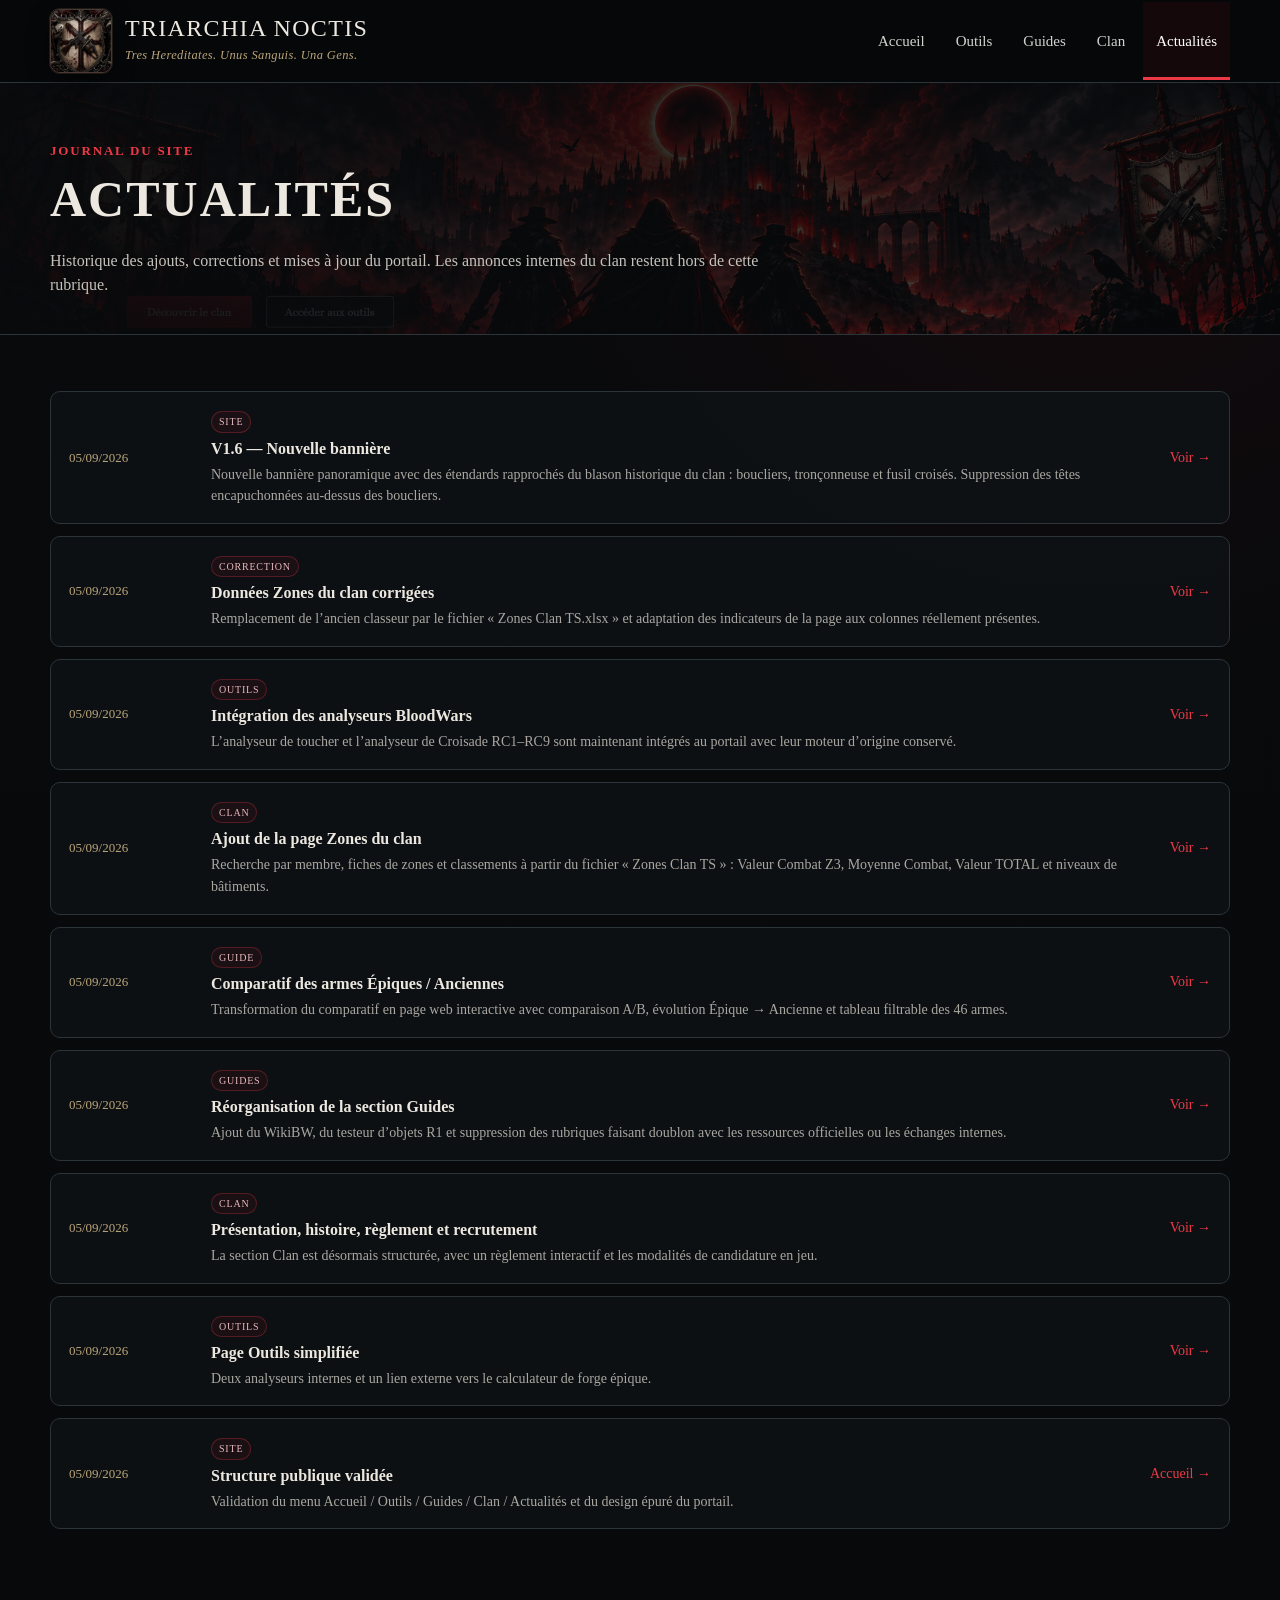
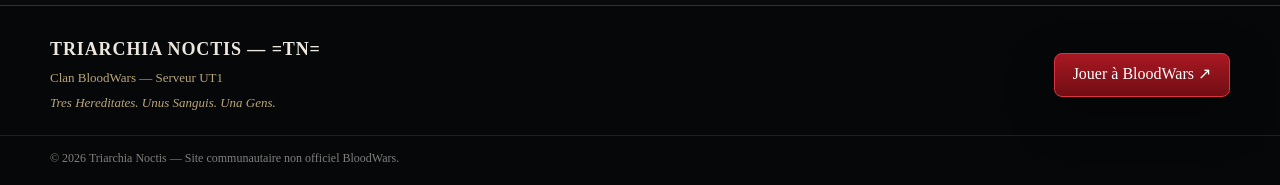
==== actualites.html @ 22a986d1 "V1.6.2 - Bannière statique" ====
<!doctype html><html lang="fr"><head>
<meta charset="utf-8"><meta name="viewport" content="width=device-width, initial-scale=1"><meta name="theme-color" content="#07090b">
<title>Actualités — Triarchia Noctis</title><link rel="stylesheet" href="./assets/css/style.css?v=1.6.2"></head><body><header class="site-header">
  <div class="container header-row">
    <a class="brand" href="./index.html" aria-label="Retour à l'accueil">
      <img class="brand-mark" src="./assets/images/blason-clan.jpg" alt="Blason Triarchia Noctis">
      <div>
        <div class="brand-title">Triarchia Noctis</div>
        <div class="brand-motto">Tres Hereditates. Unus Sanguis. Una Gens.</div>
      </div>
    </a>
    <button class="nav-toggle" type="button" aria-label="Ouvrir le menu" aria-expanded="false">☰</button>
    <nav class="main-nav" aria-label="Navigation principale">
      <a href="./index.html" class="">Accueil</a>
      <a href="./outils.html" class="">Outils</a>
      <a href="./guides.html" class="">Guides</a>
      <a href="./clan.html" class="">Clan</a>
      <a href="./actualites.html" class="active">Actualités</a>
    </nav>
  </div>
</header>
<main><section class="page-hero"><div class="container"><div class="section-kicker">Journal du site</div><h1>Actualités</h1><p>Historique des ajouts, corrections et mises à jour du portail. Les annonces internes du clan restent hors de cette rubrique.</p></div></section>
<section class="section"><div class="container"><div class="news-list">
<article class="news-item"><div class="news-date">05/09/2026</div><div><span class="news-badge">Site</span><div class="news-title">V1.6 — Nouvelle bannière</div><div class="news-desc">Nouvelle bannière panoramique avec des étendards rapprochés du blason historique du clan : boucliers, tronçonneuse et fusil croisés. Suppression des têtes encapuchonnées au-dessus des boucliers.</div></div><a class="news-link" href="./index.html">Voir →</a></article>

<article class="news-item"><div class="news-date">05/09/2026</div><div><span class="news-badge">Correction</span><div class="news-title">Données Zones du clan corrigées</div><div class="news-desc">Remplacement de l’ancien classeur par le fichier « Zones Clan TS.xlsx » et adaptation des indicateurs de la page aux colonnes réellement présentes.</div></div><a class="news-link" href="./clan/zones.html">Voir →</a></article>

<article class="news-item"><div class="news-date">05/09/2026</div><div><span class="news-badge">Outils</span><div class="news-title">Intégration des analyseurs BloodWars</div><div class="news-desc">L’analyseur de toucher et l’analyseur de Croisade RC1–RC9 sont maintenant intégrés au portail avec leur moteur d’origine conservé.</div></div><a class="news-link" href="./outils.html">Voir →</a></article>

<article class="news-item"><div class="news-date">05/09/2026</div><div><span class="news-badge">Clan</span><div class="news-title">Ajout de la page Zones du clan</div><div class="news-desc">Recherche par membre, fiches de zones et classements à partir du fichier « Zones Clan TS » : Valeur Combat Z3, Moyenne Combat, Valeur TOTAL et niveaux de bâtiments.</div></div><a class="news-link" href="./clan/zones.html">Voir →</a></article>

<article class="news-item"><div class="news-date">05/09/2026</div><div><span class="news-badge">Guide</span><div class="news-title">Comparatif des armes Épiques / Anciennes</div><div class="news-desc">Transformation du comparatif en page web interactive avec comparaison A/B, évolution Épique → Ancienne et tableau filtrable des 46 armes.</div></div><a class="news-link" href="./guides/comparatif-armes.html">Voir →</a></article>
<article class="news-item"><div class="news-date">05/09/2026</div><div><span class="news-badge">Guides</span><div class="news-title">Réorganisation de la section Guides</div><div class="news-desc">Ajout du WikiBW, du testeur d’objets R1 et suppression des rubriques faisant doublon avec les ressources officielles ou les échanges internes.</div></div><a class="news-link" href="./guides.html">Voir →</a></article>
<article class="news-item"><div class="news-date">05/09/2026</div><div><span class="news-badge">Clan</span><div class="news-title">Présentation, histoire, règlement et recrutement</div><div class="news-desc">La section Clan est désormais structurée, avec un règlement interactif et les modalités de candidature en jeu.</div></div><a class="news-link" href="./clan.html">Voir →</a></article>
<article class="news-item"><div class="news-date">05/09/2026</div><div><span class="news-badge">Outils</span><div class="news-title">Page Outils simplifiée</div><div class="news-desc">Deux analyseurs internes et un lien externe vers le calculateur de forge épique.</div></div><a class="news-link" href="./outils.html">Voir →</a></article>
<article class="news-item"><div class="news-date">05/09/2026</div><div><span class="news-badge">Site</span><div class="news-title">Structure publique validée</div><div class="news-desc">Validation du menu Accueil / Outils / Guides / Clan / Actualités et du design épuré du portail.</div></div><a class="news-link" href="./index.html">Accueil →</a></article>
</div></div></section></main><footer class="site-footer">
  <div class="container footer-main">
    <div class="footer-brand">
      <strong>TRIARCHIA NOCTIS — =TN=</strong>
      <span>Clan BloodWars — Serveur UT1</span>
      <span><em>Tres Hereditates. Unus Sanguis. Una Gens.</em></span>
    </div>
    <a class="btn btn-primary" href="https://fr.bloodwars.net/" target="_blank" rel="noopener">Jouer à BloodWars ↗</a>
  </div>
  <div class="footer-bottom"><div class="container">© 2026 Triarchia Noctis — Site communautaire non officiel BloodWars.</div></div>
</footer><script src="./assets/js/script.js?v=1.6.2"></script></body></html>
---- assets/css/style.css ----
:root {
  --bg: #07090b;
  --bg-soft: #0d1114;
  --panel: #10161a;
  --panel-2: #151b1f;
  --text: #ece7df;
  --muted: #aaa7a1;
  --line: #2b3439;
  --red: #bf1f29;
  --red-bright: #ed3946;
  --red-dark: #6d0d13;
  --gold: #bba57a;
  --shadow: 0 16px 46px rgba(0,0,0,.35);
  --radius: 14px;
  --max: 1180px;
}

* { box-sizing: border-box; }
html { scroll-behavior: smooth; }
body {
  margin: 0;
  color: var(--text);
  background:
    radial-gradient(circle at 85% 5%, rgba(116,13,20,.13), transparent 32%),
    linear-gradient(180deg, #080a0c 0%, #07090b 100%);
  font-family: Georgia, 'Times New Roman', serif;
  line-height: 1.55;
}
a { color: inherit; text-decoration: none; }
img { max-width: 100%; display: block; }
button, input { font: inherit; }

.container { width: min(var(--max), calc(100% - 36px)); margin-inline: auto; }

.site-header {
  position: sticky;
  top: 0;
  z-index: 50;
  background: rgba(6,8,10,.96);
  border-bottom: 1px solid var(--line);
  backdrop-filter: blur(12px);
}
.header-row {
  min-height: 82px;
  display: flex;
  align-items: center;
  justify-content: space-between;
  gap: 28px;
}
.brand {
  display: flex;
  align-items: center;
  gap: 13px;
  min-width: 330px;
}
.brand-mark {
  width: 62px;
  height: 64px;
  object-fit: cover;
  object-position: 50% 54%;
  border-radius: 10px;
  border: 1px solid #4b3833;
  box-shadow: 0 0 0 1px rgba(187,165,122,.14), 0 8px 22px rgba(0,0,0,.45);
}
.brand-title {
  font-size: 24px;
  letter-spacing: .055em;
  text-transform: uppercase;
  line-height: 1.05;
  white-space: nowrap;
}
.brand-motto {
  margin-top: 5px;
  color: var(--gold);
  font-size: 12.5px;
  letter-spacing: .03em;
  font-style: italic;
}

.main-nav {
  display: flex;
  align-items: center;
  gap: 5px;
  margin-left: auto;
}
.main-nav a {
  padding: 28px 13px 24px;
  color: #d4d2cd;
  border-bottom: 3px solid transparent;
  transition: .18s ease;
  font-size: 15px;
}
.main-nav a:hover { color: #fff; background: rgba(255,255,255,.025); }
.main-nav a.active { color: #fff; border-bottom-color: var(--red-bright); background: rgba(191,31,41,.08); }
.nav-toggle {
  display: none;
  border: 1px solid var(--line);
  color: var(--text);
  background: #101419;
  border-radius: 9px;
  padding: 8px 11px;
  cursor: pointer;
}

.hero {
  position: relative;
  width: 100%;
  border-bottom: 1px solid var(--line);
  background: #050709;
  overflow: hidden;
}
.hero-banner-image {
  display: block;
  width: 100%;
  height: auto;
}
.hero-hotspot {
  position: absolute;
  z-index: 2;
  top: 76.3%;
  height: 12.8%;
  border-radius: 8px;
  cursor: pointer;
}
.hero-hotspot-clan {
  left: 9.3%;
  width: 9.3%;
}
.hero-hotspot-outils {
  left: 19.55%;
  width: 9.55%;
}
.hero-hotspot:focus-visible {
  outline: 2px solid #fff;
  outline-offset: 2px;
}

.btn {
  display: inline-flex;
  align-items: center;
  justify-content: center;
  gap: 9px;
  min-height: 44px;
  padding: 0 18px;
  border-radius: 8px;
  border: 1px solid var(--line);
  background: rgba(13,17,20,.88);
  color: #fff;
  box-shadow: var(--shadow);
  transition: transform .16s ease, border-color .16s ease, background .16s ease;
}
.btn:hover { transform: translateY(-1px); border-color: #586168; background: #151b20; }
.btn-primary { background: linear-gradient(180deg, #a81822, #710d14); border-color: #e0333f; }
.btn-primary:hover { background: linear-gradient(180deg, #bd202b, #841018); }
.btn-small { min-height: 38px; padding: 0 14px; font-size: 14px; box-shadow: none; }

.section { padding: 56px 0; }
.section + .section { border-top: 1px solid rgba(43,52,57,.7); }
.section-title {
  margin: 0 0 10px;
  font-size: clamp(25px, 3vw, 34px);
  letter-spacing: .035em;
  text-transform: uppercase;
}
.section-kicker {
  color: var(--red-bright);
  font-size: 13px;
  text-transform: uppercase;
  letter-spacing: .14em;
  font-weight: bold;
}
.section-lead { max-width: 820px; color: var(--muted); margin: 0 0 28px; }
.centered { text-align: center; }
.centered .section-lead { margin-inline: auto; }

.welcome {
  max-width: 900px;
  margin: 0 auto;
  text-align: center;
}
.welcome p { color: #cbc7c0; font-size: 17px; }
.welcome .statement { color: #fff; font-weight: bold; }
.welcome .latin { color: var(--gold); font-style: italic; letter-spacing: .025em; }

.grid-3 { display: grid; grid-template-columns: repeat(3, 1fr); gap: 18px; }
.grid-2 { display: grid; grid-template-columns: repeat(2, 1fr); gap: 18px; }

.card {
  background: linear-gradient(180deg, rgba(18,24,28,.97), rgba(12,16,19,.97));
  border: 1px solid var(--line);
  border-radius: var(--radius);
  padding: 24px;
  box-shadow: var(--shadow);
}
.card:hover { border-color: #3d494f; }
.card-icon {
  width: 44px;
  height: 44px;
  border-radius: 12px;
  display: grid;
  place-items: center;
  margin-bottom: 17px;
  background: rgba(191,31,41,.12);
  border: 1px solid rgba(237,57,70,.3);
  color: var(--red-bright);
  font-size: 22px;
}
.card h3 { margin: 0 0 8px; font-size: 20px; }
.card p { margin: 0 0 19px; color: var(--muted); }

.news-list { display: grid; gap: 12px; }
.news-item {
  display: grid;
  grid-template-columns: 124px 1fr auto;
  align-items: center;
  gap: 18px;
  padding: 16px 18px;
  border: 1px solid var(--line);
  border-radius: 10px;
  background: rgba(14,19,22,.78);
}
.news-date { color: var(--gold); font-size: 13px; white-space: nowrap; }
.news-title { font-weight: bold; }
.news-desc { color: var(--muted); font-size: 14px; margin-top: 2px; }
.news-link { color: var(--red-bright); font-size: 14px; }

.page-hero {
  padding: 58px 0 36px;
  border-bottom: 1px solid var(--line);
  background:
    linear-gradient(90deg, rgba(8,10,12,.96), rgba(8,10,12,.73)),
    url('../images/banner-accueil-v3.png');
  background-size: cover;
  background-position: center 48%;
}
.page-hero h1 { margin: 0; font-size: clamp(32px, 5vw, 50px); text-transform: uppercase; letter-spacing: .04em; }
.page-hero p { color: #c6c2bc; max-width: 760px; margin: 10px 0 0; }

.category-list { display: grid; gap: 14px; }
.category-block {
  padding: 22px;
  border: 1px solid var(--line);
  border-radius: 12px;
  background: var(--panel);
}
.category-block h2, .category-block h3 { margin-top: 0; }
.category-block p { color: var(--muted); }
.placeholder {
  border-style: dashed;
  color: var(--muted);
  background: rgba(13,17,20,.55);
}

.tool-shell {
  max-width: 900px;
  margin: 0 auto;
  padding: 28px;
  border: 1px solid var(--line);
  border-radius: var(--radius);
  background: var(--panel);
}
.tool-shell .status {
  display: inline-block;
  color: #f2c6ca;
  border: 1px solid rgba(237,57,70,.35);
  background: rgba(191,31,41,.12);
  padding: 5px 9px;
  border-radius: 999px;
  font-size: 12px;
  text-transform: uppercase;
  letter-spacing: .08em;
}

.site-footer {
  margin-top: 20px;
  border-top: 1px solid var(--line);
  background: #050709;
}
.footer-main {
  display: flex;
  justify-content: space-between;
  align-items: center;
  gap: 28px;
  padding: 30px 0 22px;
}
.footer-brand strong { display: block; font-size: 18px; letter-spacing: .05em; }
.footer-brand span { display: block; color: var(--gold); font-size: 13px; margin-top: 4px; }
.footer-note { color: var(--muted); font-size: 13px; }
.footer-bottom {
  border-top: 1px solid #1b2226;
  color: #817f7b;
  font-size: 12px;
  padding: 13px 0 18px;
}

.muted { color: var(--muted); }
.red { color: var(--red-bright); }
.gold { color: var(--gold); }
.mt-0 { margin-top: 0; }

@media (max-width: 920px) {
  .header-row { min-height: 74px; }
  .brand { min-width: 0; }
  .brand-mark { width: 54px; height: 56px; }
  .brand-title { font-size: 20px; }
  .brand-motto { font-size: 11px; }
  .nav-toggle { display: inline-flex; }
  .main-nav {
    position: absolute;
    top: 74px;
    left: 0;
    right: 0;
    display: none;
    flex-direction: column;
    align-items: stretch;
    background: #080a0d;
    border-bottom: 1px solid var(--line);
    padding: 8px 18px 14px;
  }
  .main-nav.open { display: flex; }
  .main-nav a { padding: 13px 10px; border-bottom-width: 1px; }
  .grid-3 { grid-template-columns: 1fr; }
  .grid-2 { grid-template-columns: 1fr; }
  .news-item { grid-template-columns: 1fr; gap: 5px; }
  .news-link { margin-top: 4px; }
}

@media (max-width: 620px) {
  .container { width: min(var(--max), calc(100% - 24px)); }
  .brand-mark { width: 48px; height: 50px; }
  .brand-title { font-size: 17px; }
  .brand-motto { font-size: 10px; max-width: 220px; white-space: normal; }
  .section { padding: 42px 0; }
  .footer-main { align-items: flex-start; flex-direction: column; }
}


/* V1.2 — content & interactive components */
.card-meta { color: var(--gold); font-size: 11px; text-transform: uppercase; letter-spacing: .12em; margin-bottom: 7px; font-weight: bold; }
.news-badge { display:inline-block; margin-bottom:4px; padding:2px 7px; border:1px solid rgba(237,57,70,.28); border-radius:999px; color:#e8b9bd; background:rgba(191,31,41,.08); font-size:10px; text-transform:uppercase; letter-spacing:.08em; }
.resource-list { display:grid; gap:12px; margin-top:18px; }
.resource-row { display:flex; align-items:center; justify-content:space-between; gap:22px; padding:18px; border:1px solid var(--line); border-radius:10px; background:rgba(10,14,17,.62); }
.resource-row h3 { margin:0 0 5px; }
.resource-row p { margin:0; }
.muted-resource { opacity:.72; border-style:dashed; }
.compact-section { padding:18px 0; }
.subnav { display:flex; flex-wrap:wrap; gap:9px; justify-content:center; }
.subnav a, .rule-chip { padding:9px 12px; border:1px solid var(--line); border-radius:999px; background:#0d1215; color:#d8d5cf; font-size:13px; }
.subnav a:hover, .rule-chip:hover { border-color:#5b656b; color:#fff; }
.prose-panel { max-width:920px; }
.prose-panel p { color:#cbc7c0; font-size:16px; }
.prose-panel .statement { color:#fff; font-weight:bold; }
.prose-panel .latin { color:var(--gold); font-style:italic; }
.timeline { display:grid; grid-template-columns:repeat(3,1fr); gap:14px; margin:24px 0; }
.timeline > div { padding:18px; border:1px solid var(--line); border-radius:12px; background:var(--panel); }
.timeline span { color:var(--red-bright); font-size:22px; font-weight:bold; }
.timeline p { margin-bottom:0; font-size:14px; }
.history-name { margin:30px 0 12px; font-size:28px !important; letter-spacing:.05em; font-weight:bold; text-align:center; color:#fff !important; }
.history-name span { font-size:15px; color:var(--gold); font-weight:normal; }
.validation-note { display:inline-block; margin:4px 0 20px; padding:7px 10px; border-radius:999px; border:1px solid rgba(187,165,122,.35); color:#dbc9a4; background:rgba(187,165,122,.07); font-size:12px; text-transform:uppercase; letter-spacing:.08em; }
.rule-index { display:flex; flex-wrap:wrap; gap:8px; margin-bottom:20px; }
.rules-list { display:grid; gap:9px; }
.rule-detail { border:1px solid var(--line); border-radius:11px; background:rgba(14,19,22,.8); overflow:hidden; scroll-margin-top:100px; }
.rule-detail summary { cursor:pointer; list-style:none; display:flex; align-items:center; gap:12px; padding:15px 17px; font-weight:bold; }
.rule-detail summary::-webkit-details-marker { display:none; }
.rule-detail summary span { color:var(--red-bright); font-size:12px; letter-spacing:.08em; }
.rule-detail[open] summary { border-bottom:1px solid var(--line); background:rgba(191,31,41,.05); }
.rule-body { padding:18px 20px 20px; color:#c9c5bf; }
.rule-body p:first-child { margin-top:0; }.rule-body p:last-child { margin-bottom:0; }
.rule-body blockquote { margin:18px 0; padding:14px 18px; border-left:3px solid var(--red); background:rgba(191,31,41,.06); color:#fff; font-weight:bold; }
.recruit-status { display:inline-flex; flex-wrap:wrap; gap:7px; margin:3px 0 24px; padding:9px 13px; border:1px solid rgba(96,177,107,.35); border-radius:999px; background:rgba(66,135,75,.08); color:#bfe5c4; font-size:13px; }
.recruit-status span { color:#b8b5af; }
.recruitment-grid .category-block { height:100%; }
.contact-actions { display:flex; flex-wrap:wrap; gap:9px; margin-top:16px; }
.compare-panel { border:1px solid var(--line); border-radius:var(--radius); padding:24px; background:var(--panel); box-shadow:var(--shadow); }
.compare-controls { display:grid; grid-template-columns:1fr auto 1fr; gap:18px; align-items:end; }
.weapon-picker { display:grid; grid-template-columns:1fr 150px; gap:9px; }
.weapon-picker label { grid-column:1/-1; color:var(--gold); font-size:12px; text-transform:uppercase; letter-spacing:.1em; }
.weapon-picker input, .weapon-picker select, .table-toolbar input, .table-toolbar select, .evolution-picker input { min-height:44px; width:100%; border:1px solid var(--line); border-radius:8px; background:#090d10; color:#fff; padding:0 12px; }
.compare-vs { color:var(--red-bright); font-weight:bold; padding-bottom:11px; }
.compare-message { min-height:24px; margin:10px 0; color:#e2b4b8; }
.comparison-table-wrap, .weapons-table-wrap { overflow-x:auto; border:1px solid var(--line); border-radius:10px; }
.comparison-table, .weapons-table { width:100%; border-collapse:collapse; background:#0c1114; }
.comparison-table th, .comparison-table td, .weapons-table th, .weapons-table td { padding:11px 12px; border-bottom:1px solid #242d32; text-align:left; vertical-align:top; white-space:nowrap; }
.comparison-table thead th, .weapons-table thead th { background:#11181c; color:#e9e6df; position:sticky; top:0; }
.comparison-table tbody th { color:#aaa7a1; font-weight:normal; }
.best-cell { color:#fff; background:rgba(191,31,41,.12); font-weight:bold; }
.winner-summary { display:flex; flex-wrap:wrap; gap:9px; margin-top:14px; }
.winner-summary span { padding:7px 10px; border:1px solid var(--line); border-radius:999px; background:#0d1215; font-size:13px; }
.evolution-picker { max-width:420px; display:grid; gap:7px; margin-bottom:18px; }
.evolution-picker label { color:var(--gold); font-size:12px; text-transform:uppercase; letter-spacing:.1em; }
.table-toolbar { display:grid; grid-template-columns:1fr 1fr 1.2fr; gap:10px; margin-bottom:12px; }
.weapons-table { min-width:1100px; font-size:13px; }
.weapons-table tbody tr:hover { background:rgba(255,255,255,.02); }
.weapons-table tbody th { color:#fff; }
#presentation,#histoire,#reglement,#recrutement,#guides-jeu,#equipements { scroll-margin-top:96px; }

@media (max-width: 920px) {
  .resource-row { align-items:flex-start; flex-direction:column; }
  .timeline { grid-template-columns:1fr; }
  .compare-controls { grid-template-columns:1fr; }
  .compare-vs { padding:0; text-align:center; }
  .weapon-picker { grid-template-columns:1fr; }
  .weapon-picker label { grid-column:auto; }
  .table-toolbar { grid-template-columns:1fr; }
}
@media (max-width: 620px) {
  .rule-index { display:grid; grid-template-columns:1fr 1fr; }
  .rule-chip { border-radius:8px; }
  .compare-panel { padding:16px; }
  .comparison-table th, .comparison-table td { white-space:normal; min-width:128px; }
}


/* V1.3 — Zones du clan */
.subnav a.subnav-active { border-color: rgba(237,57,70,.58); color:#fff; background:rgba(191,31,41,.1); }
.zones-app { display:grid; gap:20px; }
.zones-loading,.zones-error,.zones-empty { padding:24px; border:1px solid var(--line); border-radius:12px; background:var(--panel); color:var(--muted); }
.zones-error { color:#e8b9bd; }
.zones-error span { display:block; margin-top:5px; color:var(--muted); }
.zones-notice { display:flex; justify-content:space-between; align-items:center; gap:18px; padding:15px 18px; border:1px solid rgba(187,165,122,.28); border-radius:11px; background:rgba(187,165,122,.05); }
.zones-notice strong,.zones-notice span { display:block; }.zones-notice > div > span { color:var(--muted); font-size:13px; margin-top:2px; }.privacy-note { max-width:390px; color:#aaa7a1; font-size:12px; text-align:right; }
.zones-kpis { display:grid; grid-template-columns:repeat(4,1fr); gap:12px; }.zones-kpis > div { padding:17px; border:1px solid var(--line); border-radius:11px; background:var(--panel); }.zones-kpis strong { display:block; color:#fff; font-size:27px; }.zones-kpis span { color:var(--muted); font-size:12px; text-transform:uppercase; letter-spacing:.08em; }
.zones-tabs { display:flex; gap:8px; border-bottom:1px solid var(--line); }.zones-tab { appearance:none; border:0; border-bottom:2px solid transparent; background:transparent; color:var(--muted); padding:12px 15px; cursor:pointer; }.zones-tab.active { color:#fff; border-bottom-color:var(--red-bright); }
.zones-view[hidden] { display:none; }.zones-toolbar,.ranking-toolbar { display:grid; grid-template-columns:minmax(280px,1.5fr) 180px 180px; gap:10px; margin-bottom:15px; }.ranking-toolbar { grid-template-columns:minmax(240px,360px) 160px; }.zones-toolbar label,.ranking-toolbar label,.zones-search { display:grid; gap:5px; }.zones-toolbar label > span,.ranking-toolbar label > span { color:var(--gold); font-size:11px; text-transform:uppercase; letter-spacing:.09em; }.zones-toolbar input,.zones-toolbar select,.ranking-toolbar select { min-height:44px; width:100%; padding:0 12px; border:1px solid var(--line); border-radius:8px; background:#090d10; color:#fff; }
.zones-layout { display:grid; grid-template-columns:minmax(390px,.82fr) minmax(0,1.18fr); gap:18px; align-items:start; }.zones-result-meta { color:var(--muted); font-size:12px; margin-bottom:8px; }.zones-list { display:grid; gap:7px; max-height:790px; overflow:auto; padding-right:3px; }.zone-row { width:100%; display:grid; grid-template-columns:44px 1fr 72px 72px 20px; gap:10px; align-items:center; padding:11px 10px; border:1px solid var(--line); border-radius:9px; background:#0d1215; color:var(--text); text-align:left; cursor:pointer; }.zone-row:hover,.zone-row.selected { border-color:#515e65; background:#12191d; }.zone-row.selected { box-shadow:inset 3px 0 0 var(--red); }.zone-row-main { min-width:0; }.zone-row-main strong,.zone-row-main small { display:block; overflow:hidden; text-overflow:ellipsis; white-space:nowrap; }.zone-row-main small,.zone-row-score small { color:var(--muted); font-size:11px; }.zone-row-score { text-align:right; }.zone-row-score strong { display:block; font-size:14px; }.zone-row-arrow { color:var(--red-bright); font-size:22px; text-align:center; }
.zone-badge { display:inline-grid; place-items:center; min-width:38px; min-height:30px; padding:0 7px; border-radius:7px; font-size:11px; font-weight:bold; letter-spacing:.05em; border:1px solid #4a545a; background:#151b1f; }.zone-badge.z1,.zone-badge.z2 { color:#d8c69b; border-color:#675a3d; }.zone-badge.z3 { color:#f0c1c5; border-color:#73323a; background:rgba(191,31,41,.09); }.zone-badge.z4 { color:#c2cbd0; }
.zone-detail { position:sticky; top:104px; padding:22px; border:1px solid var(--line); border-radius:var(--radius); background:linear-gradient(180deg,#11171b,#0d1215); box-shadow:var(--shadow); scroll-margin-top:100px; }.zone-detail-head { display:flex; justify-content:space-between; align-items:start; gap:20px; }.zone-detail-head h2 { margin:0; font-size:30px; }.zone-stats { display:grid; grid-template-columns:repeat(4,1fr); gap:9px; margin:18px 0 22px; }.zone-stats > div { padding:12px; border:1px solid #283136; border-radius:9px; background:#0a0f12; }.zone-stats span,.zone-stats small { display:block; color:var(--muted); font-size:10px; text-transform:uppercase; letter-spacing:.07em; }.zone-stats strong { display:block; margin-top:4px; font-size:16px; color:#fff; }.building-title { margin:0 0 11px; font-size:16px; text-transform:uppercase; letter-spacing:.05em; }.building-grid { display:grid; grid-template-columns:repeat(2,1fr); gap:8px; }.building-card { min-width:0; display:flex; align-items:center; gap:10px; padding:10px; border:1px solid #283136; border-radius:9px; background:#0a0f12; }.building-icon { flex:0 0 34px; width:34px; height:34px; display:grid; place-items:center; border-radius:8px; border:1px solid rgba(237,57,70,.18); color:#d9a0a5; background:rgba(191,31,41,.06); }.building-card span,.building-card strong { display:block; }.building-card span { color:#aaa7a1; font-size:11px; overflow:hidden; text-overflow:ellipsis; white-space:nowrap; }.building-card strong { color:#fff; font-size:14px; }
.ranking-headline { display:flex; align-items:baseline; flex-wrap:wrap; gap:8px 14px; margin:4px 0 14px; padding:15px 17px; border:1px solid rgba(237,57,70,.28); border-radius:10px; background:rgba(191,31,41,.06); }.ranking-headline span { color:var(--muted); font-size:12px; text-transform:uppercase; letter-spacing:.08em; }.ranking-headline strong { font-size:20px; }.ranking-headline small { color:var(--gold); }.ranking-table-wrap { overflow:auto; border:1px solid var(--line); border-radius:10px; }.ranking-table { width:100%; border-collapse:collapse; min-width:560px; background:#0c1114; }.ranking-table th,.ranking-table td { padding:11px 13px; border-bottom:1px solid #242d32; text-align:left; }.ranking-table th { color:#d9d6d0; background:#11181c; }.rank-num { color:var(--gold); font-weight:bold; width:54px; }.ranking-member { border:0; background:none; color:#fff; padding:0; cursor:pointer; text-decoration:underline; text-decoration-color:#4a5155; text-underline-offset:3px; }
@media (max-width:920px){.zones-notice{align-items:flex-start;flex-direction:column}.privacy-note{text-align:left;max-width:none}.zones-kpis{grid-template-columns:repeat(2,1fr)}.zones-toolbar{grid-template-columns:1fr 1fr}.zones-search{grid-column:1/-1}.zones-layout{grid-template-columns:1fr}.zones-list{max-height:520px}.zone-detail{position:static}.zone-stats{grid-template-columns:repeat(2,1fr)}}
@media (max-width:620px){.zones-kpis{grid-template-columns:1fr 1fr}.zones-toolbar,.ranking-toolbar{grid-template-columns:1fr}.zones-search{grid-column:auto}.zone-row{grid-template-columns:40px 1fr 64px 18px}.zone-row-score:nth-of-type(4){display:none}.zone-detail{padding:16px}.zone-detail-head h2{font-size:24px}.building-grid{grid-template-columns:1fr}.zones-tabs{overflow-x:auto}}
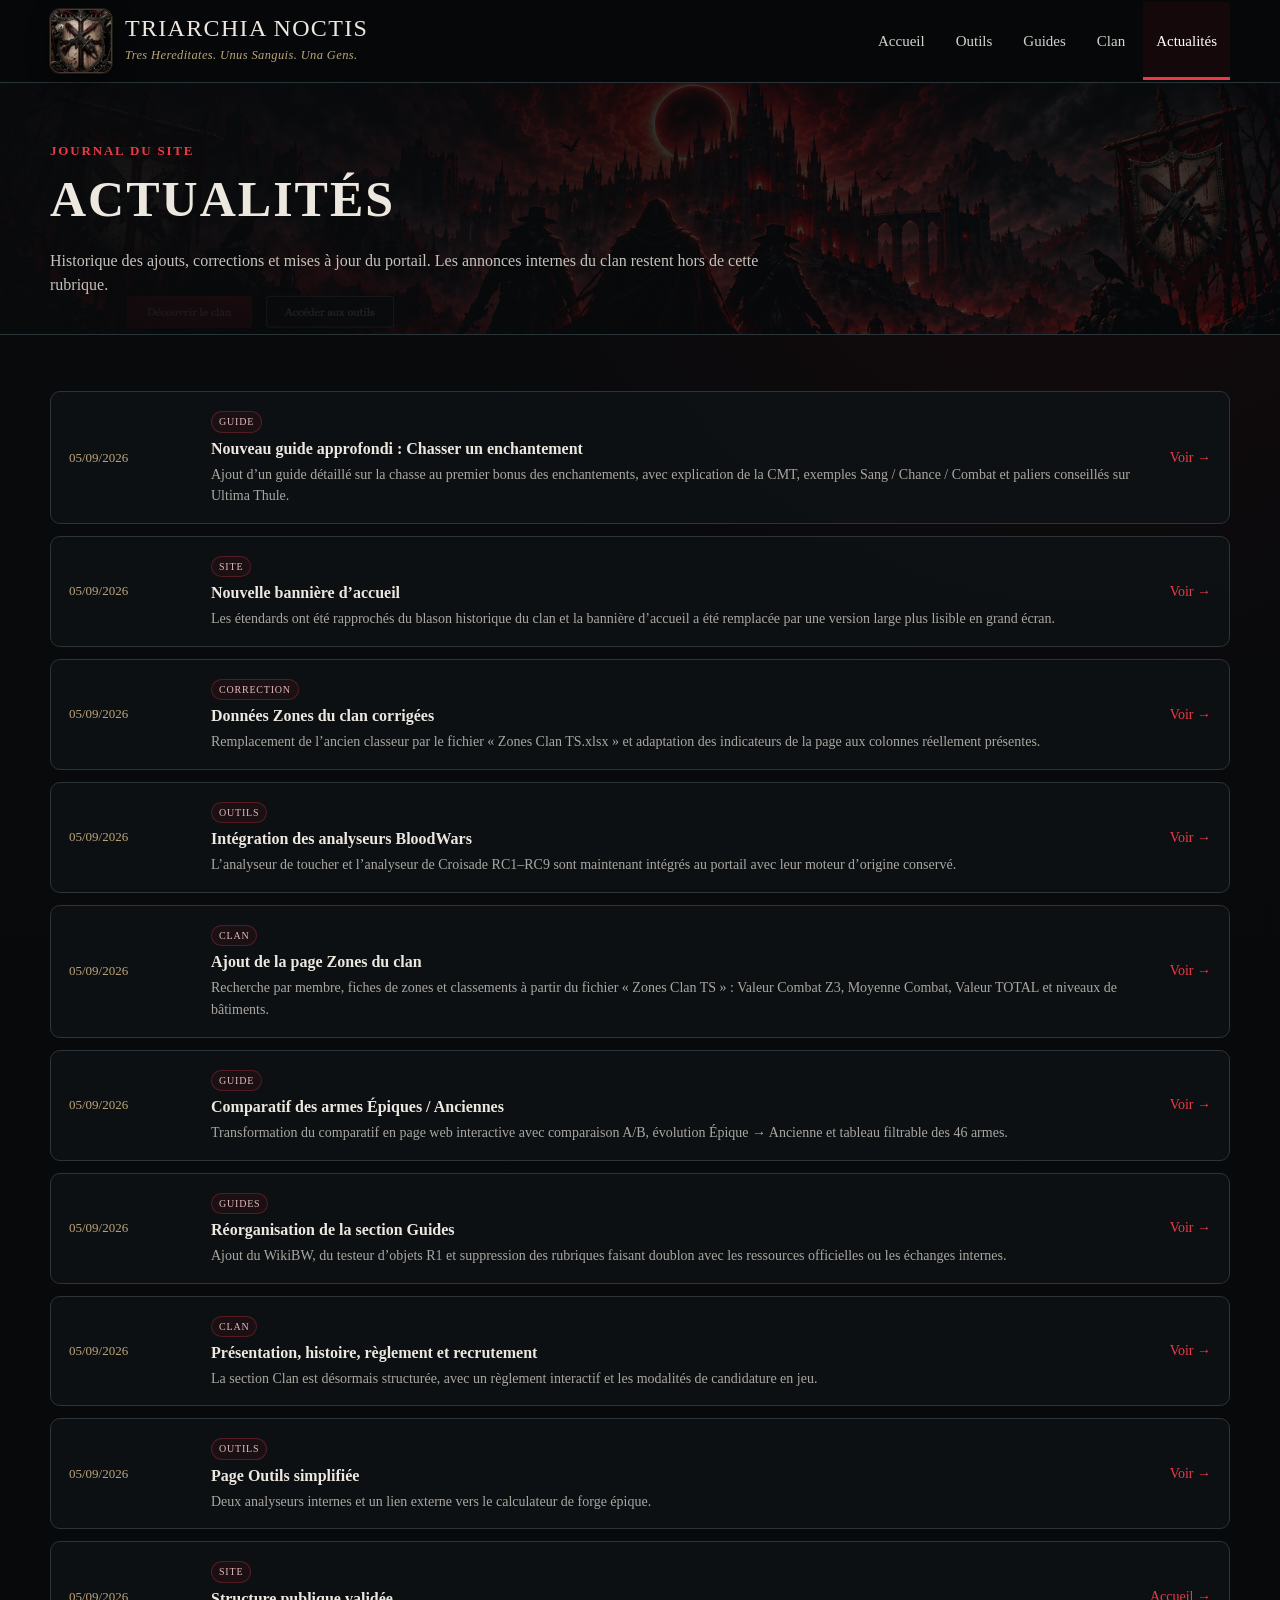
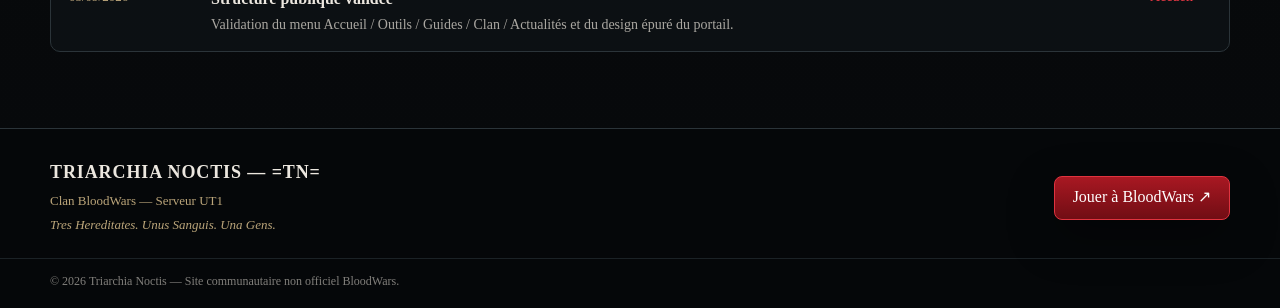
==== commit 79a6c131: "V1.7 - Guide approfondi enchantements" ====
--- a/actualites.html
+++ b/actualites.html
@@ -1,6 +1,6 @@
 <!doctype html><html lang="fr"><head>
 <meta charset="utf-8"><meta name="viewport" content="width=device-width, initial-scale=1"><meta name="theme-color" content="#07090b">
-<title>Actualités — Triarchia Noctis</title><link rel="stylesheet" href="./assets/css/style.css?v=1.6.2"></head><body><header class="site-header">
+<title>Actualités — Triarchia Noctis</title><link rel="stylesheet" href="./assets/css/style.css"></head><body><header class="site-header">
   <div class="container header-row">
     <a class="brand" href="./index.html" aria-label="Retour à l'accueil">
       <img class="brand-mark" src="./assets/images/blason-clan.jpg" alt="Blason Triarchia Noctis">
@@ -21,7 +21,9 @@
 </header>
 <main><section class="page-hero"><div class="container"><div class="section-kicker">Journal du site</div><h1>Actualités</h1><p>Historique des ajouts, corrections et mises à jour du portail. Les annonces internes du clan restent hors de cette rubrique.</p></div></section>
 <section class="section"><div class="container"><div class="news-list">
-<article class="news-item"><div class="news-date">05/09/2026</div><div><span class="news-badge">Site</span><div class="news-title">V1.6 — Nouvelle bannière</div><div class="news-desc">Nouvelle bannière panoramique avec des étendards rapprochés du blason historique du clan : boucliers, tronçonneuse et fusil croisés. Suppression des têtes encapuchonnées au-dessus des boucliers.</div></div><a class="news-link" href="./index.html">Voir →</a></article>
+<article class="news-item"><div class="news-date">05/09/2026</div><div><span class="news-badge">Guide</span><div class="news-title">Nouveau guide approfondi : Chasser un enchantement</div><div class="news-desc">Ajout d’un guide détaillé sur la chasse au premier bonus des enchantements, avec explication de la CMT, exemples Sang / Chance / Combat et paliers conseillés sur Ultima Thule.</div></div><a class="news-link" href="./guides/chasse-enchantements.html">Voir →</a></article>
+
+<article class="news-item"><div class="news-date">05/09/2026</div><div><span class="news-badge">Site</span><div class="news-title">Nouvelle bannière d’accueil</div><div class="news-desc">Les étendards ont été rapprochés du blason historique du clan et la bannière d’accueil a été remplacée par une version large plus lisible en grand écran.</div></div><a class="news-link" href="./index.html">Voir →</a></article>
 
 <article class="news-item"><div class="news-date">05/09/2026</div><div><span class="news-badge">Correction</span><div class="news-title">Données Zones du clan corrigées</div><div class="news-desc">Remplacement de l’ancien classeur par le fichier « Zones Clan TS.xlsx » et adaptation des indicateurs de la page aux colonnes réellement présentes.</div></div><a class="news-link" href="./clan/zones.html">Voir →</a></article>
 
@@ -44,4 +46,4 @@
     <a class="btn btn-primary" href="https://fr.bloodwars.net/" target="_blank" rel="noopener">Jouer à BloodWars ↗</a>
   </div>
   <div class="footer-bottom"><div class="container">© 2026 Triarchia Noctis — Site communautaire non officiel BloodWars.</div></div>
-</footer><script src="./assets/js/script.js?v=1.6.2"></script></body></html>+</footer><script src="./assets/js/script.js"></script></body></html>
--- a/assets/css/style.css
+++ b/assets/css/style.css
@@ -108,15 +108,68 @@
   border-bottom: 1px solid var(--line);
   background: #050709;
   overflow: hidden;
+  isolation: isolate;
+  --hero-parallax-x: 0px;
+  --hero-parallax-y: 0px;
+}
+.hero-image-layer {
+  position: relative;
+  z-index: 0;
+  width: 100%;
+  transform: translate3d(var(--hero-parallax-x), var(--hero-parallax-y), 0);
+  transition: transform .22s ease-out;
+  will-change: transform;
 }
 .hero-banner-image {
   display: block;
   width: 100%;
   height: auto;
+  transform-origin: 50% 54%;
+  animation: hero-breathe 15s ease-in-out infinite;
+  will-change: transform, filter;
+}
+.hero-glow,
+.hero-haze,
+.hero-embers {
+  position: absolute;
+  inset: 0;
+  z-index: 1;
+  pointer-events: none;
+}
+.hero-glow {
+  background:
+    radial-gradient(circle at 53% 28%, rgba(255,42,33,.20), transparent 15%),
+    radial-gradient(ellipse at 56% 58%, rgba(239,27,28,.13), transparent 34%),
+    radial-gradient(ellipse at 63% 84%, rgba(174,13,17,.12), transparent 34%);
+  mix-blend-mode: screen;
+  opacity: .48;
+  animation: hero-glow-pulse 5.4s ease-in-out infinite;
+}
+.hero-haze {
+  inset: -12% -8%;
+  background:
+    radial-gradient(ellipse at 26% 77%, rgba(195,23,29,.16), transparent 27%),
+    radial-gradient(ellipse at 72% 70%, rgba(124,14,19,.14), transparent 31%),
+    linear-gradient(105deg, transparent 22%, rgba(255,255,255,.025) 48%, transparent 70%);
+  filter: blur(12px);
+  opacity: .32;
+  animation: hero-haze-drift 19s ease-in-out infinite alternate;
+}
+.hero-embers {
+  inset: 5% 0 -12%;
+  background-image:
+    radial-gradient(circle, rgba(255,103,59,.52) 0 1px, transparent 1.6px),
+    radial-gradient(circle, rgba(255,48,39,.34) 0 1px, transparent 1.5px),
+    radial-gradient(circle, rgba(255,184,92,.30) 0 1px, transparent 1.5px);
+  background-size: 113px 109px, 167px 151px, 211px 187px;
+  background-position: 13px 94px, 76px 143px, 122px 168px;
+  opacity: .18;
+  mask-image: linear-gradient(to top, #000 0%, rgba(0,0,0,.65) 34%, transparent 75%);
+  animation: hero-embers-rise 14s linear infinite;
 }
 .hero-hotspot {
   position: absolute;
-  z-index: 2;
+  z-index: 3;
   top: 76.3%;
   height: 12.8%;
   border-radius: 8px;
@@ -133,6 +186,31 @@
 .hero-hotspot:focus-visible {
   outline: 2px solid #fff;
   outline-offset: 2px;
+}
+
+@keyframes hero-breathe {
+  0%, 100% { transform: scale(1.002); filter: brightness(.99) saturate(1); }
+  50% { transform: scale(1.012); filter: brightness(1.035) saturate(1.04); }
+}
+@keyframes hero-glow-pulse {
+  0%, 100% { opacity: .35; }
+  50% { opacity: .62; }
+}
+@keyframes hero-haze-drift {
+  0% { transform: translate3d(-1.2%, .5%, 0) scale(1.01); }
+  100% { transform: translate3d(1.5%, -1%, 0) scale(1.04); }
+}
+@keyframes hero-embers-rise {
+  0% { transform: translate3d(0, 7%, 0); }
+  100% { transform: translate3d(.8%, -13%, 0); }
+}
+
+@media (prefers-reduced-motion: reduce) {
+  .hero-banner-image,
+  .hero-glow,
+  .hero-haze,
+  .hero-embers { animation: none !important; }
+  .hero-image-layer { transform: none !important; transition: none !important; }
 }
 
 .btn {
@@ -429,3 +507,216 @@
 .ranking-headline { display:flex; align-items:baseline; flex-wrap:wrap; gap:8px 14px; margin:4px 0 14px; padding:15px 17px; border:1px solid rgba(237,57,70,.28); border-radius:10px; background:rgba(191,31,41,.06); }.ranking-headline span { color:var(--muted); font-size:12px; text-transform:uppercase; letter-spacing:.08em; }.ranking-headline strong { font-size:20px; }.ranking-headline small { color:var(--gold); }.ranking-table-wrap { overflow:auto; border:1px solid var(--line); border-radius:10px; }.ranking-table { width:100%; border-collapse:collapse; min-width:560px; background:#0c1114; }.ranking-table th,.ranking-table td { padding:11px 13px; border-bottom:1px solid #242d32; text-align:left; }.ranking-table th { color:#d9d6d0; background:#11181c; }.rank-num { color:var(--gold); font-weight:bold; width:54px; }.ranking-member { border:0; background:none; color:#fff; padding:0; cursor:pointer; text-decoration:underline; text-decoration-color:#4a5155; text-underline-offset:3px; }
 @media (max-width:920px){.zones-notice{align-items:flex-start;flex-direction:column}.privacy-note{text-align:left;max-width:none}.zones-kpis{grid-template-columns:repeat(2,1fr)}.zones-toolbar{grid-template-columns:1fr 1fr}.zones-search{grid-column:1/-1}.zones-layout{grid-template-columns:1fr}.zones-list{max-height:520px}.zone-detail{position:static}.zone-stats{grid-template-columns:repeat(2,1fr)}}
 @media (max-width:620px){.zones-kpis{grid-template-columns:1fr 1fr}.zones-toolbar,.ranking-toolbar{grid-template-columns:1fr}.zones-search{grid-column:auto}.zone-row{grid-template-columns:40px 1fr 64px 18px}.zone-row-score:nth-of-type(4){display:none}.zone-detail{padding:16px}.zone-detail-head h2{font-size:24px}.building-grid{grid-template-columns:1fr}.zones-tabs{overflow-x:auto}}
+
+
+/* V1.6 — bannière vivante */
+@media (max-width: 620px) {
+  .hero-haze { opacity: .22; filter: blur(8px); }
+  .hero-embers { opacity: .12; }
+}
+
+
+/* V1.7 — guide approfondi enchantements */
+.guide-hero {
+  position: relative;
+  min-height: 480px;
+  border-bottom: 1px solid var(--line);
+  overflow: hidden;
+  background: #06080a;
+}
+.guide-hero-media,
+.guide-hero-media img,
+.guide-hero-overlay {
+  position: absolute;
+  inset: 0;
+}
+.guide-hero-media img {
+  width: 100%;
+  height: 100%;
+  object-fit: cover;
+  object-position: center 24%;
+}
+.guide-hero-overlay {
+  background:
+    linear-gradient(90deg, rgba(7,9,11,.92) 0%, rgba(7,9,11,.68) 42%, rgba(7,9,11,.78) 100%),
+    linear-gradient(180deg, rgba(7,9,11,.15), rgba(7,9,11,.78));
+}
+.guide-hero-content {
+  position: relative;
+  z-index: 1;
+  min-height: 480px;
+  display: flex;
+  align-items: center;
+}
+.guide-hero-copy {
+  max-width: 690px;
+  padding: 56px 0;
+}
+.guide-hero-copy h1 {
+  margin: 0;
+  font-size: clamp(34px, 5vw, 58px);
+  text-transform: uppercase;
+  letter-spacing: .04em;
+  line-height: 1.04;
+}
+.guide-hero-copy p {
+  margin: 14px 0 0;
+  color: #d4d0ca;
+  font-size: 17px;
+  max-width: 620px;
+}
+.guide-actions {
+  display: flex;
+  flex-wrap: wrap;
+  gap: 10px;
+  margin-top: 24px;
+}
+.guide-actions-column { flex-direction: column; }
+.article-layout {
+  display: grid;
+  grid-template-columns: minmax(0, 1.2fr) minmax(260px, .52fr);
+  gap: 18px;
+  align-items: start;
+}
+.article-main {
+  display: grid;
+  gap: 18px;
+}
+.article-panel {
+  padding: 24px;
+  border: 1px solid var(--line);
+  border-radius: 14px;
+  background: linear-gradient(180deg, rgba(17,23,27,.96), rgba(11,15,18,.97));
+  box-shadow: var(--shadow);
+}
+.article-panel h2,
+.article-panel h3 { margin-top: 0; }
+.article-panel p { color: #cecac3; }
+.sticky-panel { position: sticky; top: 104px; }
+.callout-quote {
+  margin: 18px 0;
+  padding: 16px 18px;
+  border-left: 3px solid var(--red-bright);
+  border-radius: 0 10px 10px 0;
+  background: rgba(191,31,41,.08);
+  color: #fff;
+  font-weight: bold;
+}
+.key-bonus {
+  display: flex;
+  justify-content: space-between;
+  align-items: center;
+  gap: 12px;
+  margin: 16px 0;
+  padding: 14px 16px;
+  border: 1px solid rgba(237,57,70,.28);
+  border-radius: 11px;
+  background: rgba(191,31,41,.07);
+  color: #fff;
+  font-weight: bold;
+}
+.key-bonus span {
+  color: var(--gold);
+  font-size: 13px;
+  text-transform: uppercase;
+  letter-spacing: .08em;
+}
+.formula-line {
+  margin: 12px 0 16px;
+  color: #e6e1d8;
+  font-size: 18px;
+}
+.palier-box {
+  display: inline-flex;
+  align-items: center;
+  gap: 9px;
+  margin: 8px 0 12px;
+  padding: 11px 15px;
+  border: 1px solid var(--line);
+  border-radius: 999px;
+  background: #0d1215;
+  color: #fff;
+  font-weight: bold;
+}
+.palier-box.blood { border-color: rgba(237,57,70,.38); color: #ffd6da; }
+.palier-box.luck { border-color: rgba(187,165,122,.34); color: #f0dfb5; }
+.palier-box.combat { border-color: rgba(190,114,96,.32); color: #ffd8c8; }
+.guide-list,
+.guide-steps {
+  margin: 16px 0 0;
+  padding-left: 22px;
+  color: #cecac3;
+}
+.guide-list li,
+.guide-steps li { margin-bottom: 8px; }
+.info-note {
+  margin-top: 18px;
+  padding: 14px 16px;
+  border: 1px solid rgba(187,165,122,.30);
+  border-radius: 10px;
+  background: rgba(187,165,122,.06);
+  color: #e7dfcf;
+}
+.goal-grid,
+.threshold-grid,
+.mini-summary,
+.threshold-list {
+  display: grid;
+  gap: 12px;
+}
+.goal-grid { grid-template-columns: repeat(3, 1fr); margin-top: 18px; }
+.goal-grid > div,
+.threshold-card,
+.mini-summary > div,
+.threshold-list > div {
+  padding: 15px;
+  border: 1px solid var(--line);
+  border-radius: 11px;
+  background: rgba(10,14,17,.68);
+}
+.goal-grid strong,
+.goal-grid span,
+.threshold-card span,
+.threshold-card strong,
+.mini-summary span,
+.mini-summary strong,
+.threshold-list span,
+.threshold-list strong {
+  display: block;
+}
+.goal-grid span,
+.mini-summary span,
+.threshold-list span,
+.threshold-card span {
+  color: var(--muted);
+  font-size: 13px;
+}
+.goal-grid strong,
+.mini-summary strong,
+.threshold-list strong,
+.threshold-card strong {
+  margin-top: 5px;
+  color: #fff;
+}
+.threshold-grid {
+  grid-template-columns: repeat(3, 1fr);
+  margin: 20px 0;
+}
+.threshold-card strong { font-size: 22px; color: var(--gold); }
+.threshold-list strong { color: var(--gold); font-size: 22px; }
+@media (max-width: 920px) {
+  .guide-hero,
+  .guide-hero-content { min-height: 420px; }
+  .article-layout { grid-template-columns: 1fr; }
+  .sticky-panel { position: static; }
+  .goal-grid,
+  .threshold-grid { grid-template-columns: 1fr; }
+}
+@media (max-width: 620px) {
+  .guide-hero { min-height: 360px; }
+  .guide-hero-content { min-height: 360px; }
+  .guide-hero-copy { padding: 34px 0; }
+  .article-panel { padding: 18px; }
+  .key-bonus { flex-direction: column; align-items: flex-start; }
+  .guide-actions { flex-direction: column; }
+}
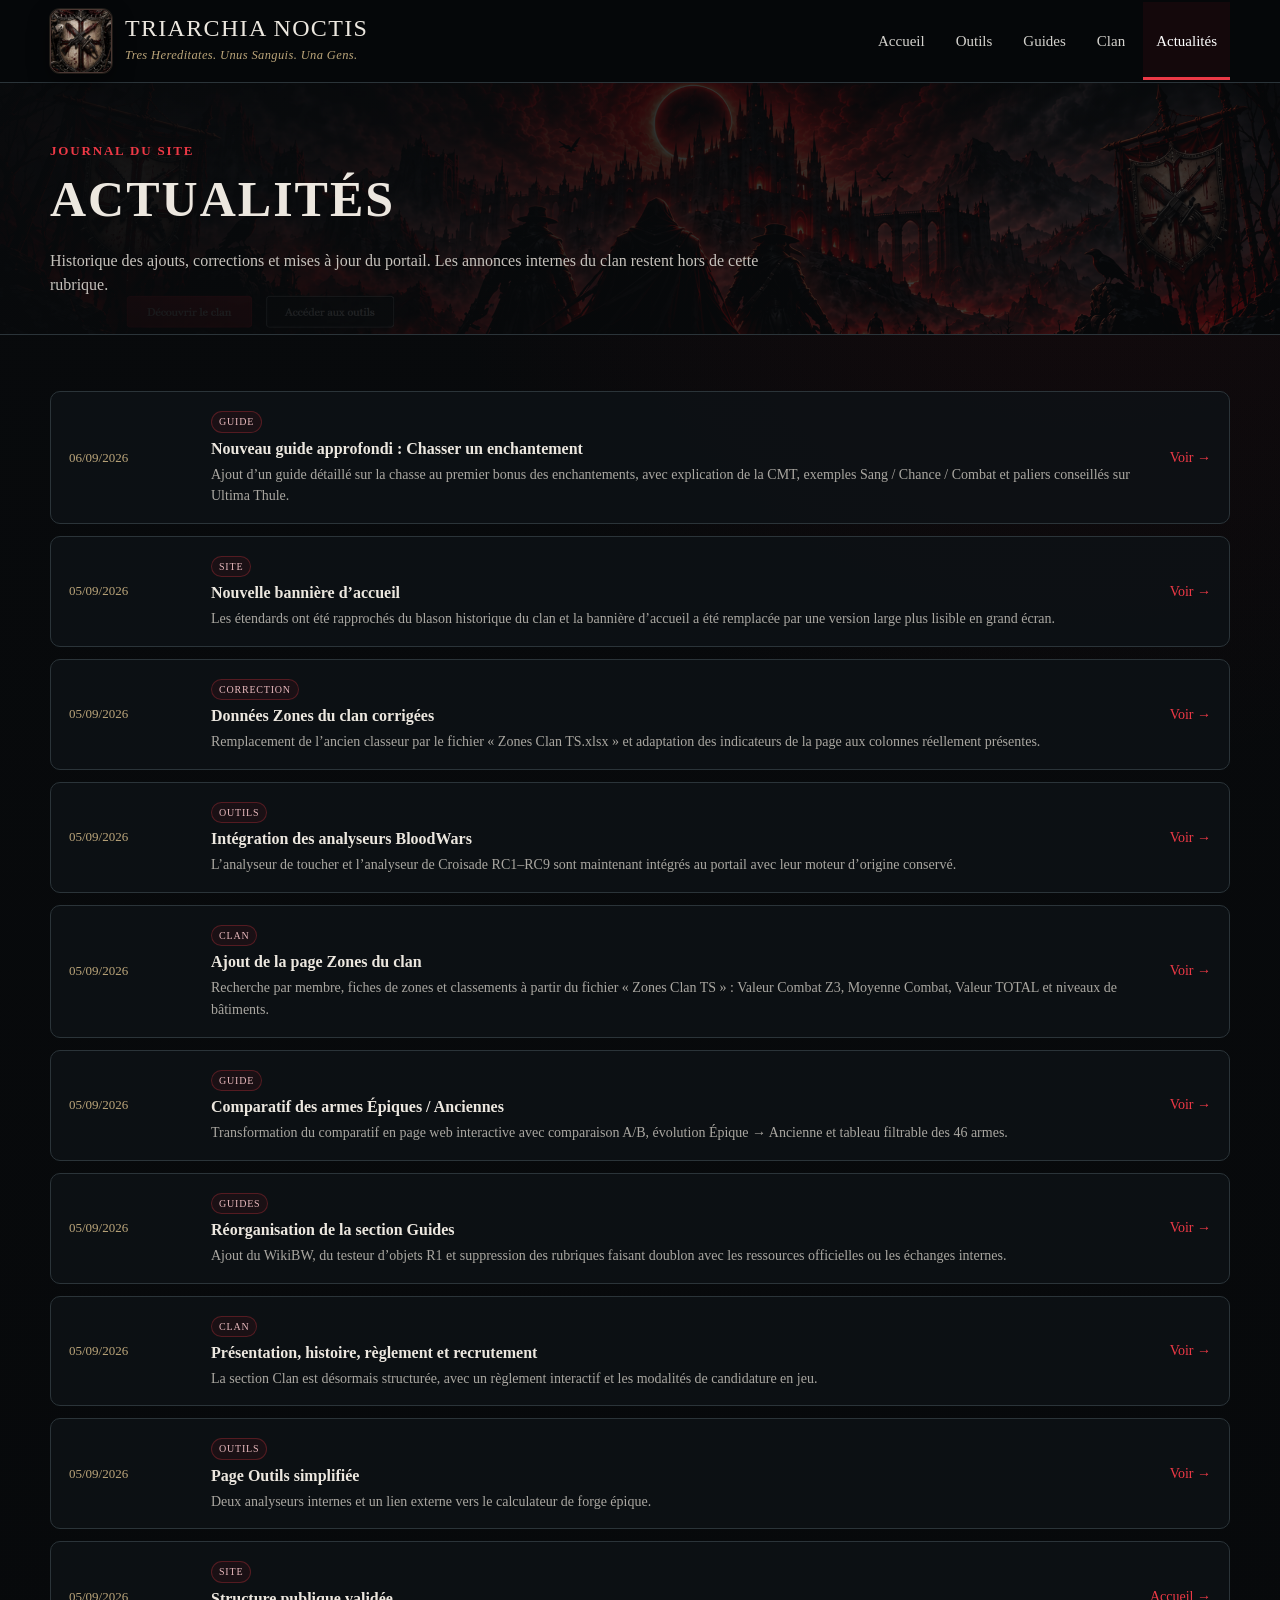
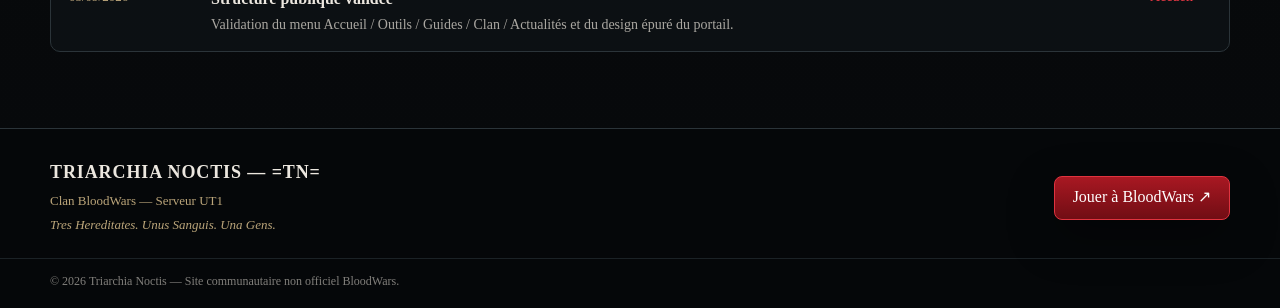
==== commit fc940033: "V1.7.4 - Bannière fixe et date actualité" ====
--- a/actualites.html
+++ b/actualites.html
@@ -21,7 +21,7 @@
 </header>
 <main><section class="page-hero"><div class="container"><div class="section-kicker">Journal du site</div><h1>Actualités</h1><p>Historique des ajouts, corrections et mises à jour du portail. Les annonces internes du clan restent hors de cette rubrique.</p></div></section>
 <section class="section"><div class="container"><div class="news-list">
-<article class="news-item"><div class="news-date">05/09/2026</div><div><span class="news-badge">Guide</span><div class="news-title">Nouveau guide approfondi : Chasser un enchantement</div><div class="news-desc">Ajout d’un guide détaillé sur la chasse au premier bonus des enchantements, avec explication de la CMT, exemples Sang / Chance / Combat et paliers conseillés sur Ultima Thule.</div></div><a class="news-link" href="./guides/chasse-enchantements.html">Voir →</a></article>
+<article class="news-item"><div class="news-date">06/09/2026</div><div><span class="news-badge">Guide</span><div class="news-title">Nouveau guide approfondi : Chasser un enchantement</div><div class="news-desc">Ajout d’un guide détaillé sur la chasse au premier bonus des enchantements, avec explication de la CMT, exemples Sang / Chance / Combat et paliers conseillés sur Ultima Thule.</div></div><a class="news-link" href="./guides/chasse-enchantements.html">Voir →</a></article>
 
 <article class="news-item"><div class="news-date">05/09/2026</div><div><span class="news-badge">Site</span><div class="news-title">Nouvelle bannière d’accueil</div><div class="news-desc">Les étendards ont été rapprochés du blason historique du clan et la bannière d’accueil a été remplacée par une version large plus lisible en grand écran.</div></div><a class="news-link" href="./index.html">Voir →</a></article>
 
--- a/assets/css/style.css
+++ b/assets/css/style.css
@@ -516,54 +516,41 @@
 }
 
 
+
+
+
+
 /* V1.7 — guide approfondi enchantements */
 .guide-hero {
-  position: relative;
-  min-height: 480px;
   border-bottom: 1px solid var(--line);
-  overflow: hidden;
-  background: #06080a;
-}
-.guide-hero-media,
-.guide-hero-media img,
-.guide-hero-overlay {
-  position: absolute;
-  inset: 0;
-}
-.guide-hero-media img {
-  width: 100%;
-  height: 100%;
-  object-fit: cover;
-  object-position: center 24%;
-}
-.guide-hero-overlay {
   background:
-    linear-gradient(90deg, rgba(7,9,11,.92) 0%, rgba(7,9,11,.68) 42%, rgba(7,9,11,.78) 100%),
-    linear-gradient(180deg, rgba(7,9,11,.15), rgba(7,9,11,.78));
-}
-.guide-hero-content {
-  position: relative;
-  z-index: 1;
-  min-height: 480px;
-  display: flex;
+    radial-gradient(circle at top, rgba(191,31,41,.08), transparent 34%),
+    linear-gradient(180deg, rgba(9,11,14,.98), rgba(6,8,10,.98));
+}
+.guide-hero-shell {
+  padding: 42px 0 34px;
+}
+.split-layout {
+  display: grid;
+  grid-template-columns: minmax(0, 1.1fr) minmax(320px, .72fr);
+  gap: 28px;
   align-items: center;
 }
 .guide-hero-copy {
-  max-width: 690px;
-  padding: 56px 0;
-}
-.guide-hero-copy h1 {
+  max-width: 760px;
+}
+.hero-left h1 {
   margin: 0;
-  font-size: clamp(34px, 5vw, 58px);
+  font-size: clamp(30px, 4.2vw, 52px);
   text-transform: uppercase;
   letter-spacing: .04em;
-  line-height: 1.04;
+  line-height: 1.06;
 }
 .guide-hero-copy p {
   margin: 14px 0 0;
   color: #d4d0ca;
   font-size: 17px;
-  max-width: 620px;
+  max-width: 650px;
 }
 .guide-actions {
   display: flex;
@@ -572,15 +559,59 @@
   margin-top: 24px;
 }
 .guide-actions-column { flex-direction: column; }
+.guide-hero-card {
+  position: relative;
+  width: 100%;
+  max-width: 420px;
+  margin-left: auto;
+  border: 10px solid #1a0d0f;
+  outline: 1px solid rgba(164,25,33,.65);
+  border-radius: 18px;
+  overflow: hidden;
+  box-shadow: 0 0 0 2px rgba(96,11,15,.72), 0 24px 60px rgba(0,0,0,.45), inset 0 0 30px rgba(110,0,0,.18);
+  background: #0b0e11;
+}
+.guide-hero-card::before {
+  content: "";
+  position: absolute;
+  inset: 0;
+  pointer-events: none;
+  background:
+    linear-gradient(180deg, rgba(90,0,0,.10), transparent 14%, transparent 82%, rgba(90,0,0,.22)),
+    linear-gradient(90deg, rgba(60,0,0,.12), transparent 8%, transparent 92%, rgba(60,0,0,.12));
+}
+.guide-hero-card img {
+  display: block;
+  width: 100%;
+  height: auto;
+}
+.guide-image-title {
+  position: absolute;
+  left: 50%;
+  bottom: 14px;
+  transform: translateX(-50%);
+  width: calc(100% - 28px);
+  text-align: center;
+  padding: 12px 14px;
+  border: 1px solid rgba(237,57,70,.38);
+  border-radius: 10px;
+  background: linear-gradient(180deg, rgba(7,9,11,.34), rgba(7,9,11,.80));
+  color: #fff;
+  text-transform: uppercase;
+  letter-spacing: .08em;
+  font-size: clamp(16px, 2vw, 24px);
+  font-weight: 700;
+  text-shadow: 0 2px 10px rgba(0,0,0,.6);
+}
 .article-layout {
   display: grid;
-  grid-template-columns: minmax(0, 1.2fr) minmax(260px, .52fr);
-  gap: 18px;
+  grid-template-columns: minmax(0, 1.2fr) minmax(280px, .52fr);
+  gap: 32px;
   align-items: start;
 }
 .article-main {
   display: grid;
-  gap: 18px;
+  gap: 28px;
 }
 .article-panel {
   padding: 24px;
@@ -594,7 +625,7 @@
 .article-panel p { color: #cecac3; }
 .sticky-panel { position: sticky; top: 104px; }
 .callout-quote {
-  margin: 18px 0;
+  margin: 18px 0 28px;
   padding: 16px 18px;
   border-left: 3px solid var(--red-bright);
   border-radius: 0 10px 10px 0;
@@ -639,7 +670,7 @@
   font-weight: bold;
 }
 .palier-box.blood { border-color: rgba(237,57,70,.38); color: #ffd6da; }
-.palier-box.luck { border-color: rgba(187,165,122,.34); color: #f0dfb5; }
+.palier-box.luck { border-color: rgba(187,165,122,.34); color: #f0dfb5; margin-bottom: 28px; }
 .palier-box.combat { border-color: rgba(190,114,96,.32); color: #ffd8c8; }
 .guide-list,
 .guide-steps {
@@ -651,6 +682,7 @@
 .guide-steps li { margin-bottom: 8px; }
 .info-note {
   margin-top: 18px;
+  margin-bottom: 28px;
   padding: 14px 16px;
   border: 1px solid rgba(187,165,122,.30);
   border-radius: 10px;
@@ -662,7 +694,7 @@
 .mini-summary,
 .threshold-list {
   display: grid;
-  gap: 12px;
+  gap: 14px;
 }
 .goal-grid { grid-template-columns: repeat(3, 1fr); margin-top: 18px; }
 .goal-grid > div,
@@ -692,31 +724,54 @@
   font-size: 13px;
 }
 .goal-grid strong,
+.threshold-card strong { margin-top: 8px; color: #fff; }
 .mini-summary strong,
-.threshold-list strong,
-.threshold-card strong {
-  margin-top: 5px;
-  color: #fff;
-}
+.threshold-list strong { margin-top: 12px; color: #fff; }
 .threshold-grid {
   grid-template-columns: repeat(3, 1fr);
-  margin: 20px 0;
+  margin: 20px 0 26px;
 }
 .threshold-card strong { font-size: 22px; color: var(--gold); }
 .threshold-list strong { color: var(--gold); font-size: 22px; }
 @media (max-width: 920px) {
-  .guide-hero,
-  .guide-hero-content { min-height: 420px; }
-  .article-layout { grid-template-columns: 1fr; }
+  .split-layout,
+  .article-layout { grid-template-columns: 1fr; gap: 30px; }
+  .guide-hero-card { margin: 0 auto; max-width: 420px; }
   .sticky-panel { position: static; }
   .goal-grid,
   .threshold-grid { grid-template-columns: 1fr; }
 }
 @media (max-width: 620px) {
-  .guide-hero { min-height: 360px; }
-  .guide-hero-content { min-height: 360px; }
-  .guide-hero-copy { padding: 34px 0; }
+  .guide-hero-shell { padding: 28px 0 22px; }
+  .guide-hero-card { max-width: 340px; border-width: 8px; }
+  .guide-image-title { width: calc(100% - 22px); bottom: 10px; }
   .article-panel { padding: 18px; }
   .key-bonus { flex-direction: column; align-items: flex-start; }
   .guide-actions { flex-direction: column; }
 }
+
+/* V1.7.4 — verrouillage bannière d'accueil statique */
+.hero-image-layer {
+  transform: none !important;
+  transition: none !important;
+  will-change: auto !important;
+}
+.hero-banner-image {
+  animation: none !important;
+  transform: none !important;
+  filter: none !important;
+  will-change: auto !important;
+}
+.hero-glow,
+.hero-haze,
+.hero-embers {
+  display: none !important;
+  animation: none !important;
+  transform: none !important;
+}
+
+
+/* V1.7.4 — correctif bannière statique */
+.hero-banner-image { animation: none !important; transform: none !important; filter: none !important; }
+.hero-image-layer { transform: none !important; transition: none !important; }
+.hero-glow, .hero-haze, .hero-embers { display: none !important; animation: none !important; }
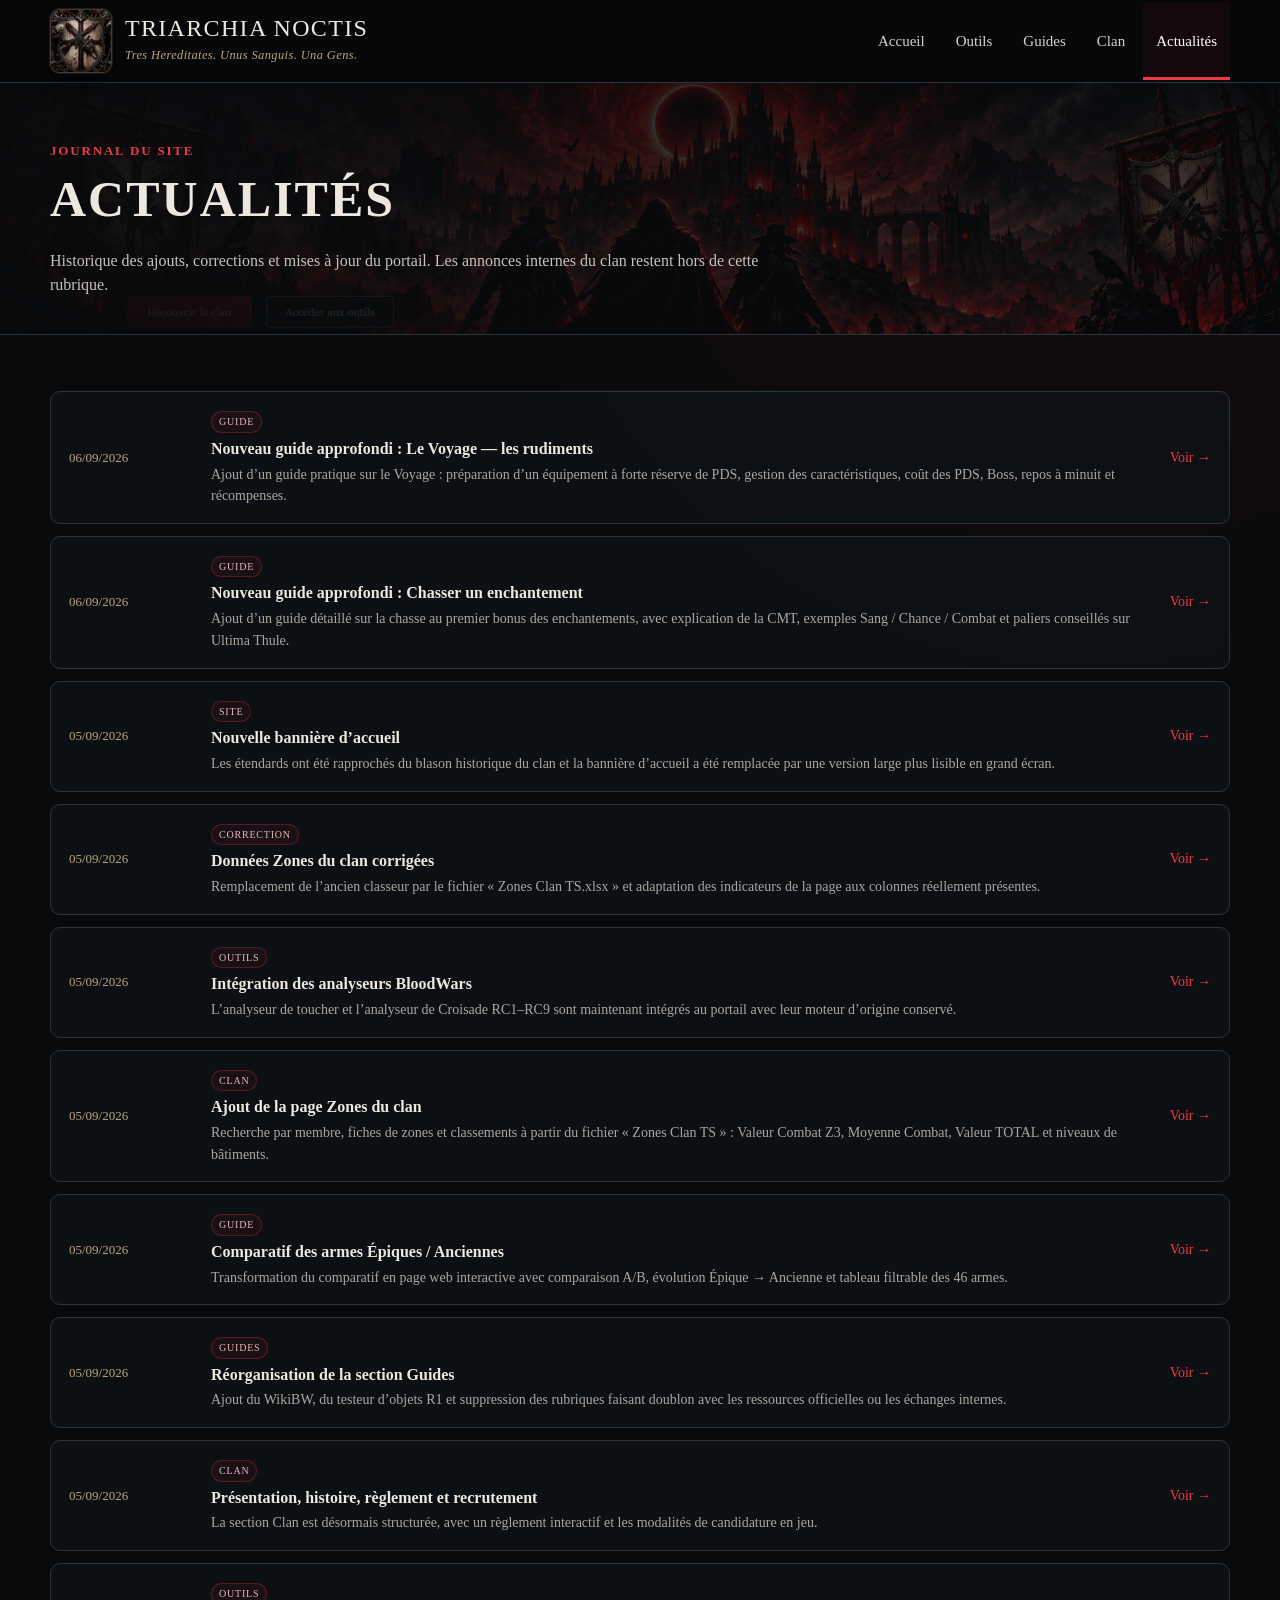
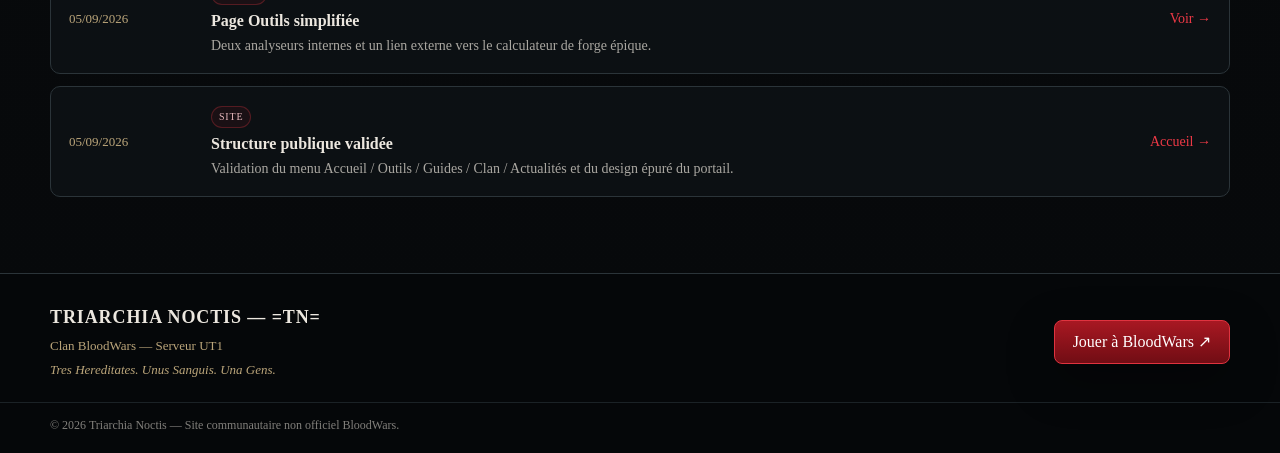
==== commit 5adf3402: "V1.8 - Ajout du guide Voyage" ====
--- a/actualites.html
+++ b/actualites.html
@@ -21,6 +21,8 @@
 </header>
 <main><section class="page-hero"><div class="container"><div class="section-kicker">Journal du site</div><h1>Actualités</h1><p>Historique des ajouts, corrections et mises à jour du portail. Les annonces internes du clan restent hors de cette rubrique.</p></div></section>
 <section class="section"><div class="container"><div class="news-list">
+<article class="news-item"><div class="news-date">06/09/2026</div><div><span class="news-badge">Guide</span><div class="news-title">Nouveau guide approfondi : Le Voyage — les rudiments</div><div class="news-desc">Ajout d’un guide pratique sur le Voyage : préparation d’un équipement à forte réserve de PDS, gestion des caractéristiques, coût des PDS, Boss, repos à minuit et récompenses.</div></div><a class="news-link" href="./guides/voyage.html">Voir →</a></article>
+
 <article class="news-item"><div class="news-date">06/09/2026</div><div><span class="news-badge">Guide</span><div class="news-title">Nouveau guide approfondi : Chasser un enchantement</div><div class="news-desc">Ajout d’un guide détaillé sur la chasse au premier bonus des enchantements, avec explication de la CMT, exemples Sang / Chance / Combat et paliers conseillés sur Ultima Thule.</div></div><a class="news-link" href="./guides/chasse-enchantements.html">Voir →</a></article>
 
 <article class="news-item"><div class="news-date">05/09/2026</div><div><span class="news-badge">Site</span><div class="news-title">Nouvelle bannière d’accueil</div><div class="news-desc">Les étendards ont été rapprochés du blason historique du clan et la bannière d’accueil a été remplacée par une version large plus lisible en grand écran.</div></div><a class="news-link" href="./index.html">Voir →</a></article>
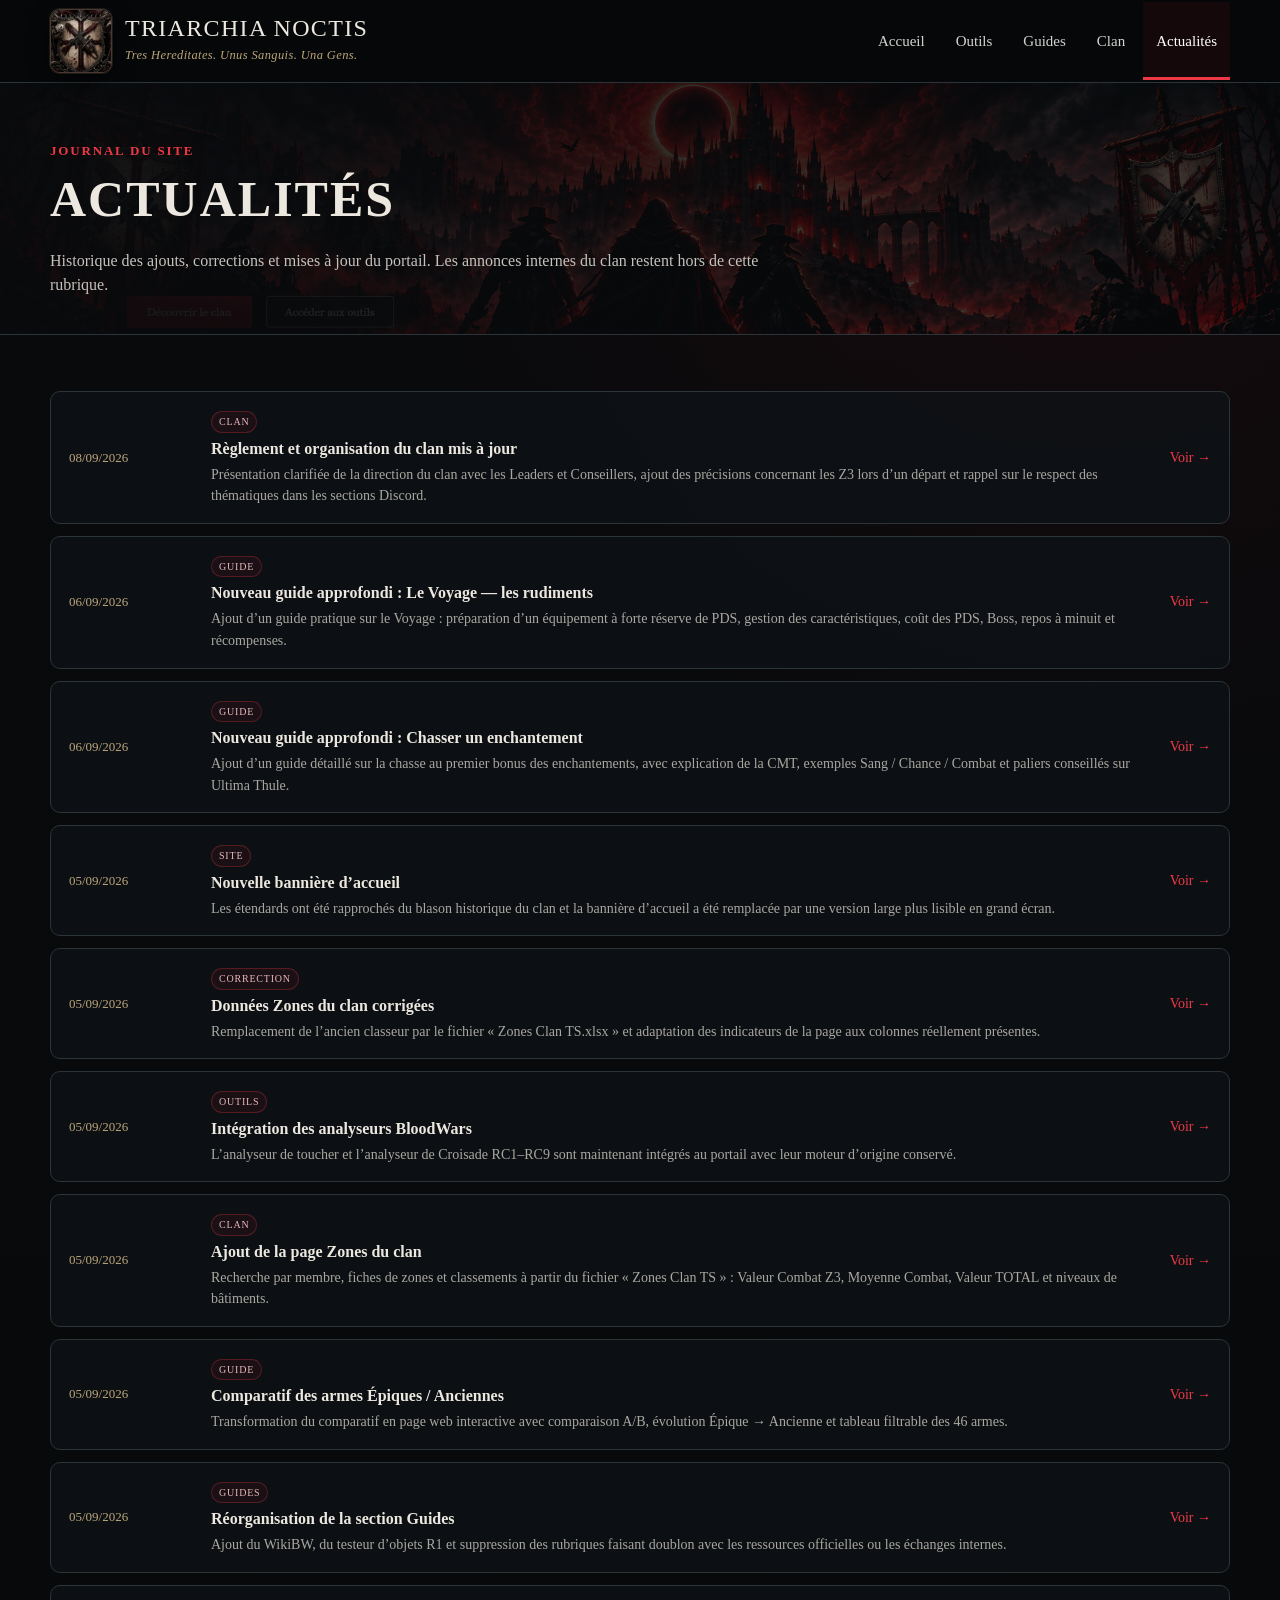
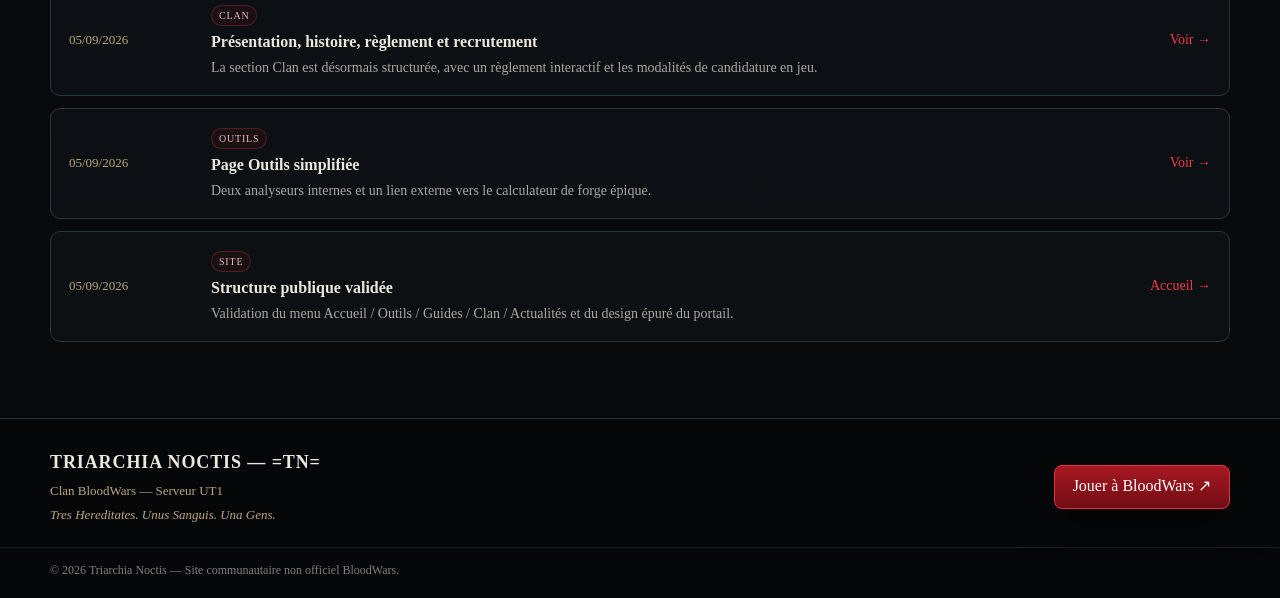
==== commit f4d2fec2: "V1.8.2 - Mise en page règlement et actualités" ====
--- a/actualites.html
+++ b/actualites.html
@@ -21,6 +21,8 @@
 </header>
 <main><section class="page-hero"><div class="container"><div class="section-kicker">Journal du site</div><h1>Actualités</h1><p>Historique des ajouts, corrections et mises à jour du portail. Les annonces internes du clan restent hors de cette rubrique.</p></div></section>
 <section class="section"><div class="container"><div class="news-list">
+<article class="news-item"><div class="news-date">08/09/2026</div><div><span class="news-badge">Clan</span><div class="news-title">Règlement et organisation du clan mis à jour</div><div class="news-desc">Présentation clarifiée de la direction du clan avec les Leaders et Conseillers, ajout des précisions concernant les Z3 lors d’un départ et rappel sur le respect des thématiques dans les sections Discord.</div></div><a class="news-link" href="./clan.html#reglement">Voir →</a></article>
+
 <article class="news-item"><div class="news-date">06/09/2026</div><div><span class="news-badge">Guide</span><div class="news-title">Nouveau guide approfondi : Le Voyage — les rudiments</div><div class="news-desc">Ajout d’un guide pratique sur le Voyage : préparation d’un équipement à forte réserve de PDS, gestion des caractéristiques, coût des PDS, Boss, repos à minuit et récompenses.</div></div><a class="news-link" href="./guides/voyage.html">Voir →</a></article>
 
 <article class="news-item"><div class="news-date">06/09/2026</div><div><span class="news-badge">Guide</span><div class="news-title">Nouveau guide approfondi : Chasser un enchantement</div><div class="news-desc">Ajout d’un guide détaillé sur la chasse au premier bonus des enchantements, avec explication de la CMT, exemples Sang / Chance / Combat et paliers conseillés sur Ultima Thule.</div></div><a class="news-link" href="./guides/chasse-enchantements.html">Voir →</a></article>
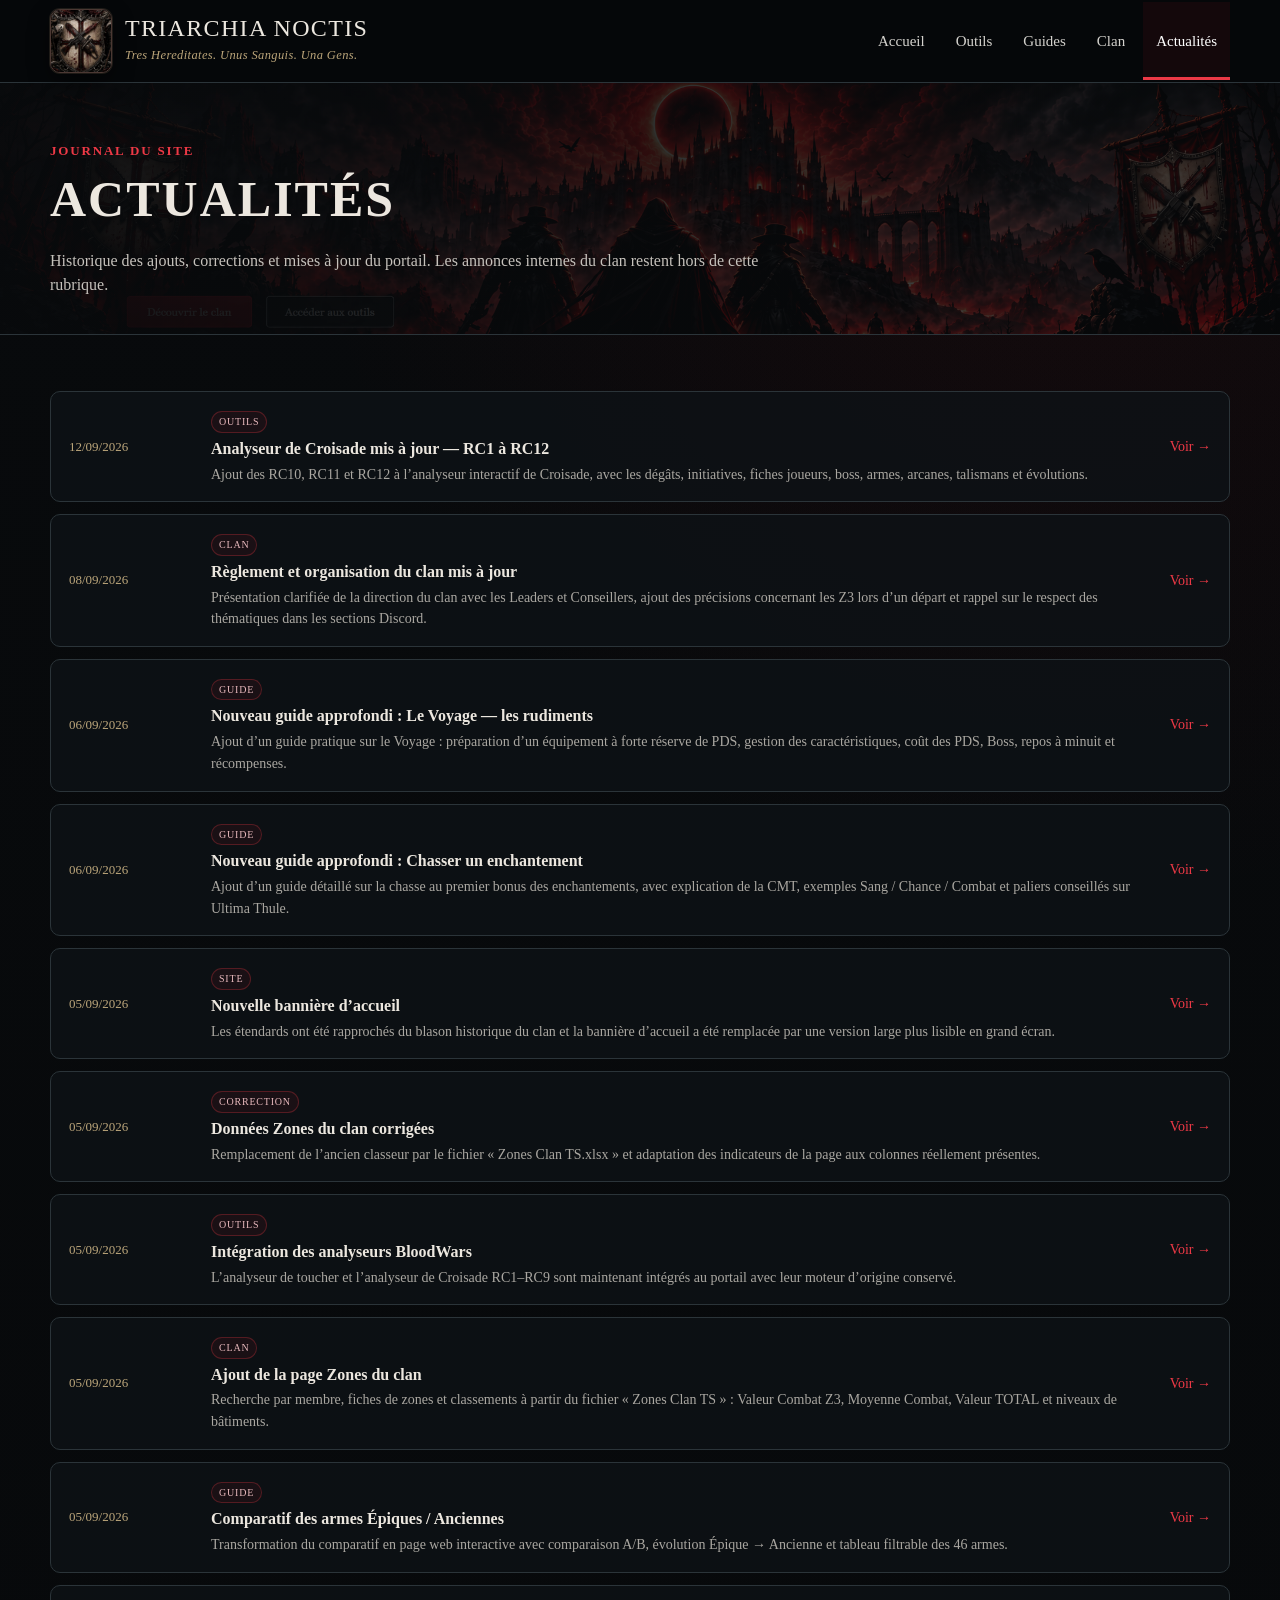
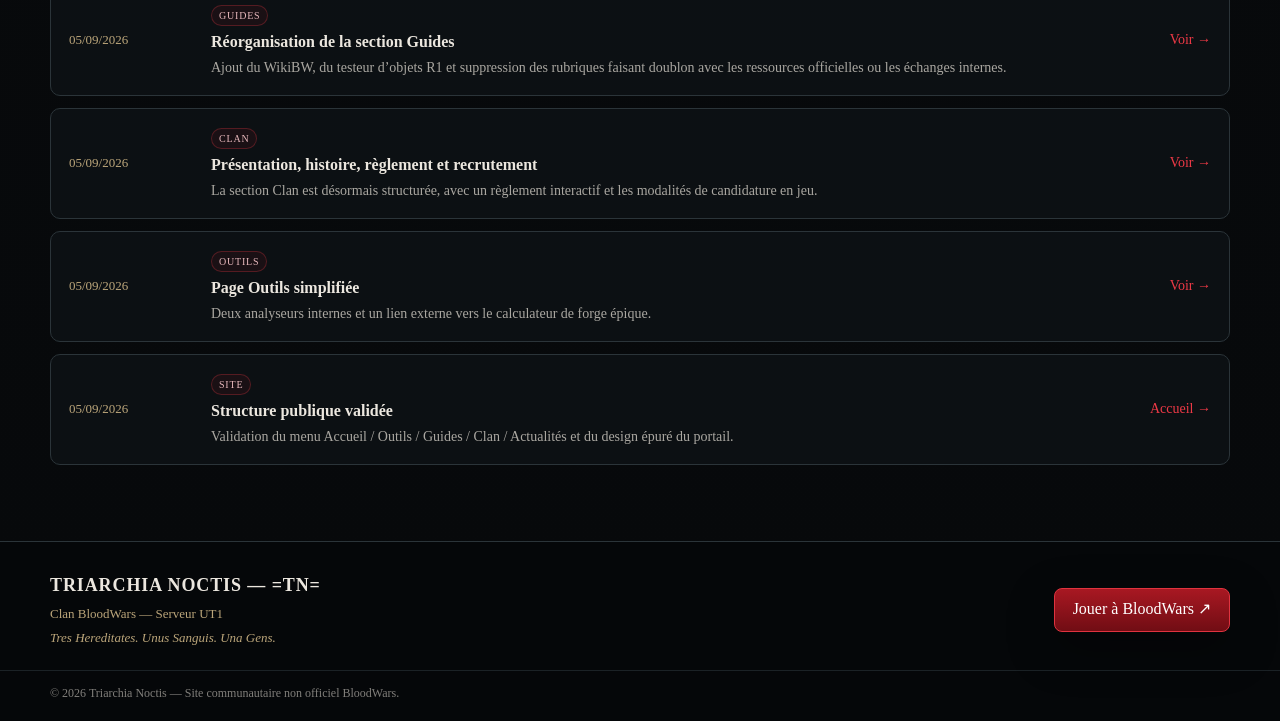
==== commit 83ea5820: "V1.8.3 - Analyseur Croisade RC1 à RC12" ====
--- a/actualites.html
+++ b/actualites.html
@@ -21,6 +21,8 @@
 </header>
 <main><section class="page-hero"><div class="container"><div class="section-kicker">Journal du site</div><h1>Actualités</h1><p>Historique des ajouts, corrections et mises à jour du portail. Les annonces internes du clan restent hors de cette rubrique.</p></div></section>
 <section class="section"><div class="container"><div class="news-list">
+<article class="news-item"><div class="news-date">12/09/2026</div><div><span class="news-badge">Outils</span><div class="news-title">Analyseur de Croisade mis à jour — RC1 à RC12</div><div class="news-desc">Ajout des RC10, RC11 et RC12 à l’analyseur interactif de Croisade, avec les dégâts, initiatives, fiches joueurs, boss, armes, arcanes, talismans et évolutions.</div></div><a class="news-link" href="./outils/croisade.html">Voir →</a></article>
+
 <article class="news-item"><div class="news-date">08/09/2026</div><div><span class="news-badge">Clan</span><div class="news-title">Règlement et organisation du clan mis à jour</div><div class="news-desc">Présentation clarifiée de la direction du clan avec les Leaders et Conseillers, ajout des précisions concernant les Z3 lors d’un départ et rappel sur le respect des thématiques dans les sections Discord.</div></div><a class="news-link" href="./clan.html#reglement">Voir →</a></article>
 
 <article class="news-item"><div class="news-date">06/09/2026</div><div><span class="news-badge">Guide</span><div class="news-title">Nouveau guide approfondi : Le Voyage — les rudiments</div><div class="news-desc">Ajout d’un guide pratique sur le Voyage : préparation d’un équipement à forte réserve de PDS, gestion des caractéristiques, coût des PDS, Boss, repos à minuit et récompenses.</div></div><a class="news-link" href="./guides/voyage.html">Voir →</a></article>
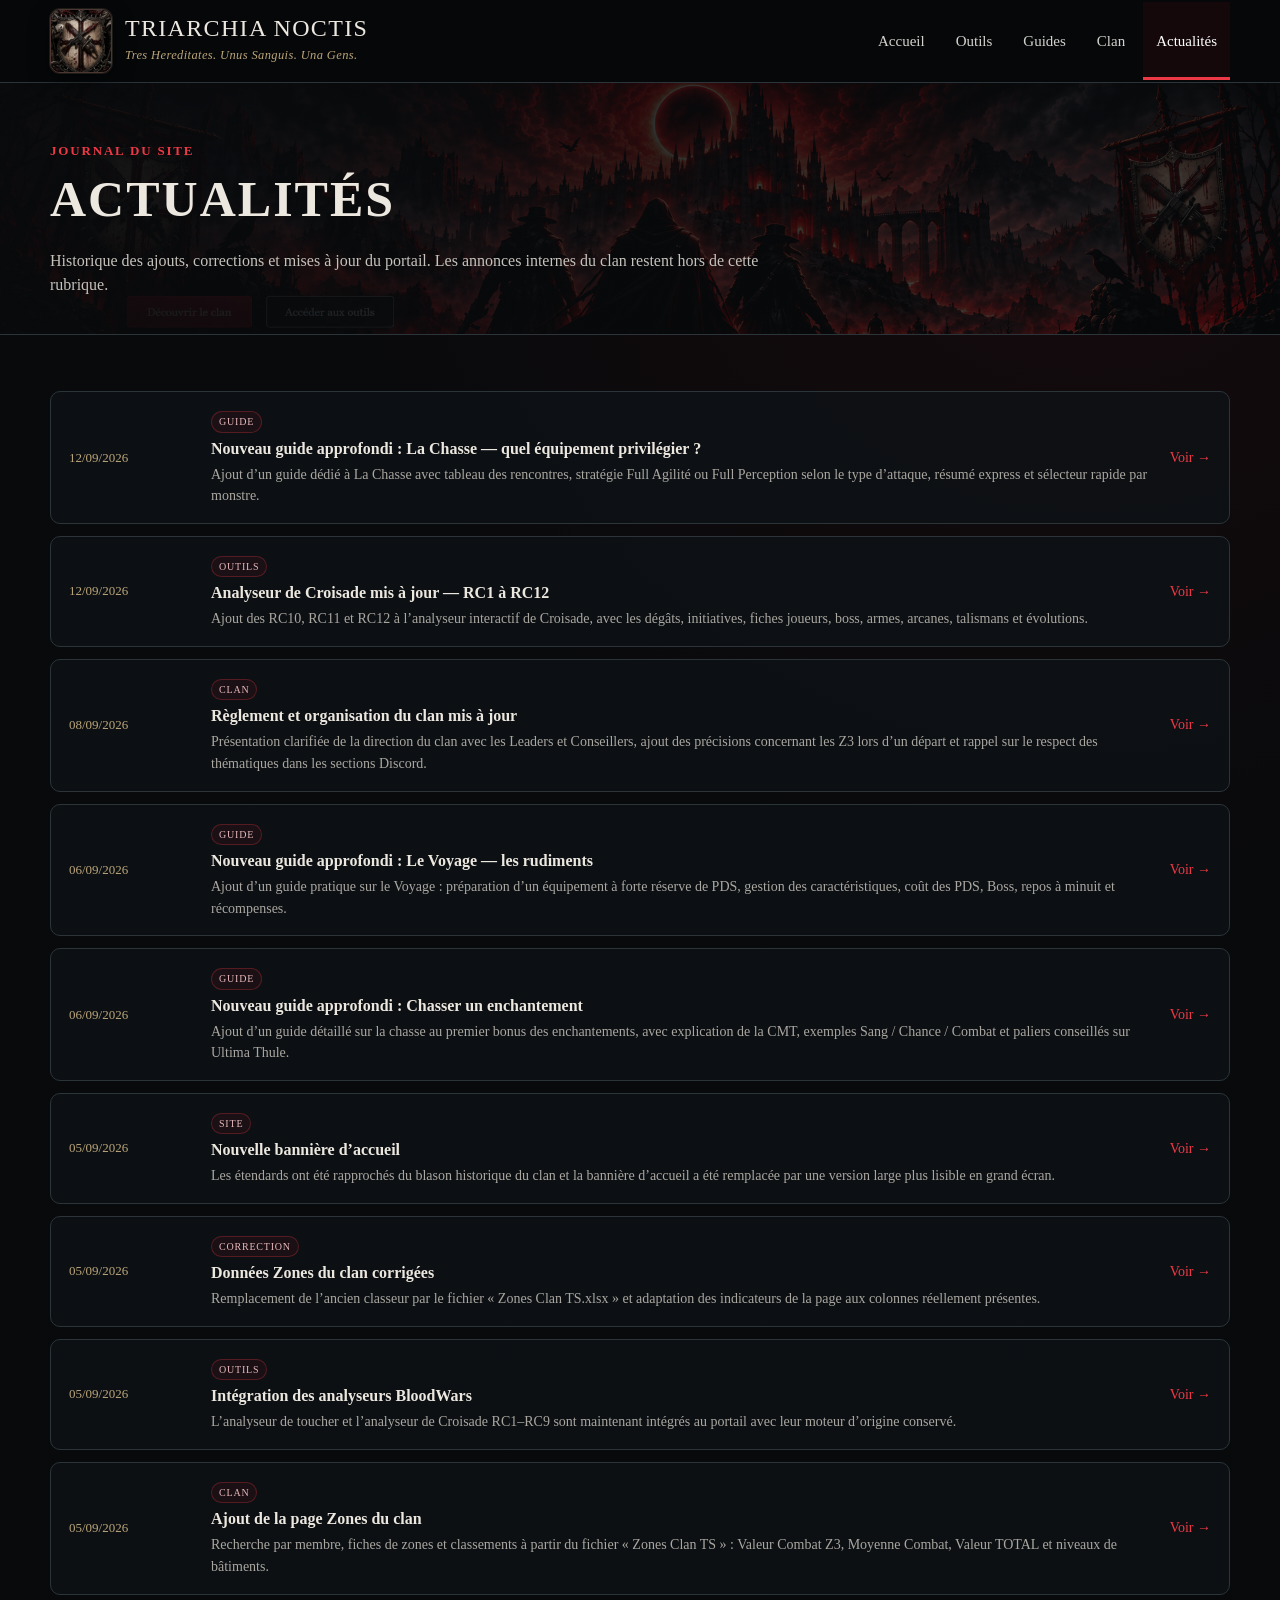
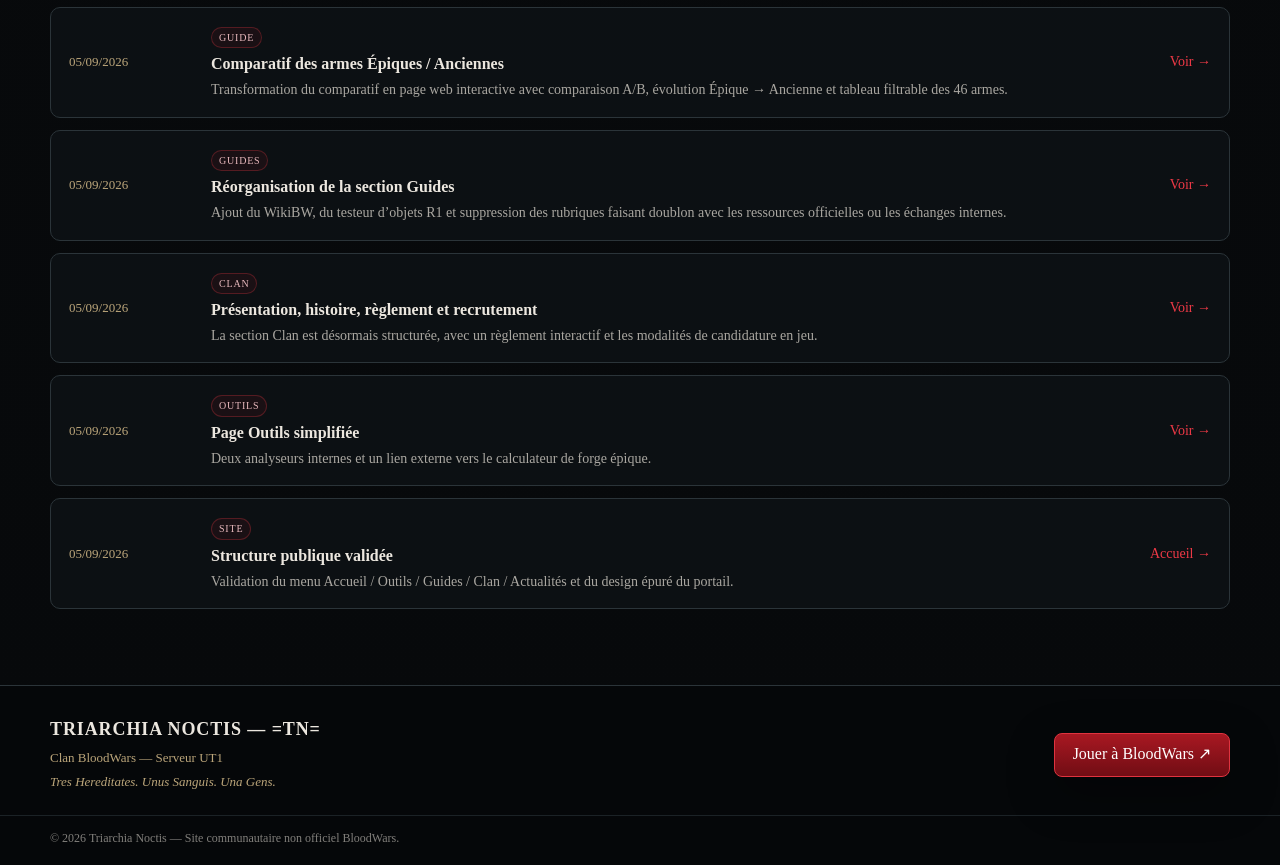
==== commit dc6fc4ea: "V1.8.4 Guide de Chasse" ====
--- a/actualites.html
+++ b/actualites.html
@@ -21,6 +21,9 @@
 </header>
 <main><section class="page-hero"><div class="container"><div class="section-kicker">Journal du site</div><h1>Actualités</h1><p>Historique des ajouts, corrections et mises à jour du portail. Les annonces internes du clan restent hors de cette rubrique.</p></div></section>
 <section class="section"><div class="container"><div class="news-list">
+<article class="news-item"><div class="news-date">12/09/2026</div><div><span class="news-badge">Guide</span><div class="news-title">Nouveau guide approfondi : La Chasse — quel équipement privilégier ?</div><div class="news-desc">Ajout d’un guide dédié à La Chasse avec tableau des rencontres, stratégie Full Agilité ou Full Perception selon le type d’attaque, résumé express et sélecteur rapide par monstre.</div></div><a class="news-link" href="./guides/chasse-equipement.html">Voir →</a></article>
+
+
 <article class="news-item"><div class="news-date">12/09/2026</div><div><span class="news-badge">Outils</span><div class="news-title">Analyseur de Croisade mis à jour — RC1 à RC12</div><div class="news-desc">Ajout des RC10, RC11 et RC12 à l’analyseur interactif de Croisade, avec les dégâts, initiatives, fiches joueurs, boss, armes, arcanes, talismans et évolutions.</div></div><a class="news-link" href="./outils/croisade.html">Voir →</a></article>
 
 <article class="news-item"><div class="news-date">08/09/2026</div><div><span class="news-badge">Clan</span><div class="news-title">Règlement et organisation du clan mis à jour</div><div class="news-desc">Présentation clarifiée de la direction du clan avec les Leaders et Conseillers, ajout des précisions concernant les Z3 lors d’un départ et rappel sur le respect des thématiques dans les sections Discord.</div></div><a class="news-link" href="./clan.html#reglement">Voir →</a></article>
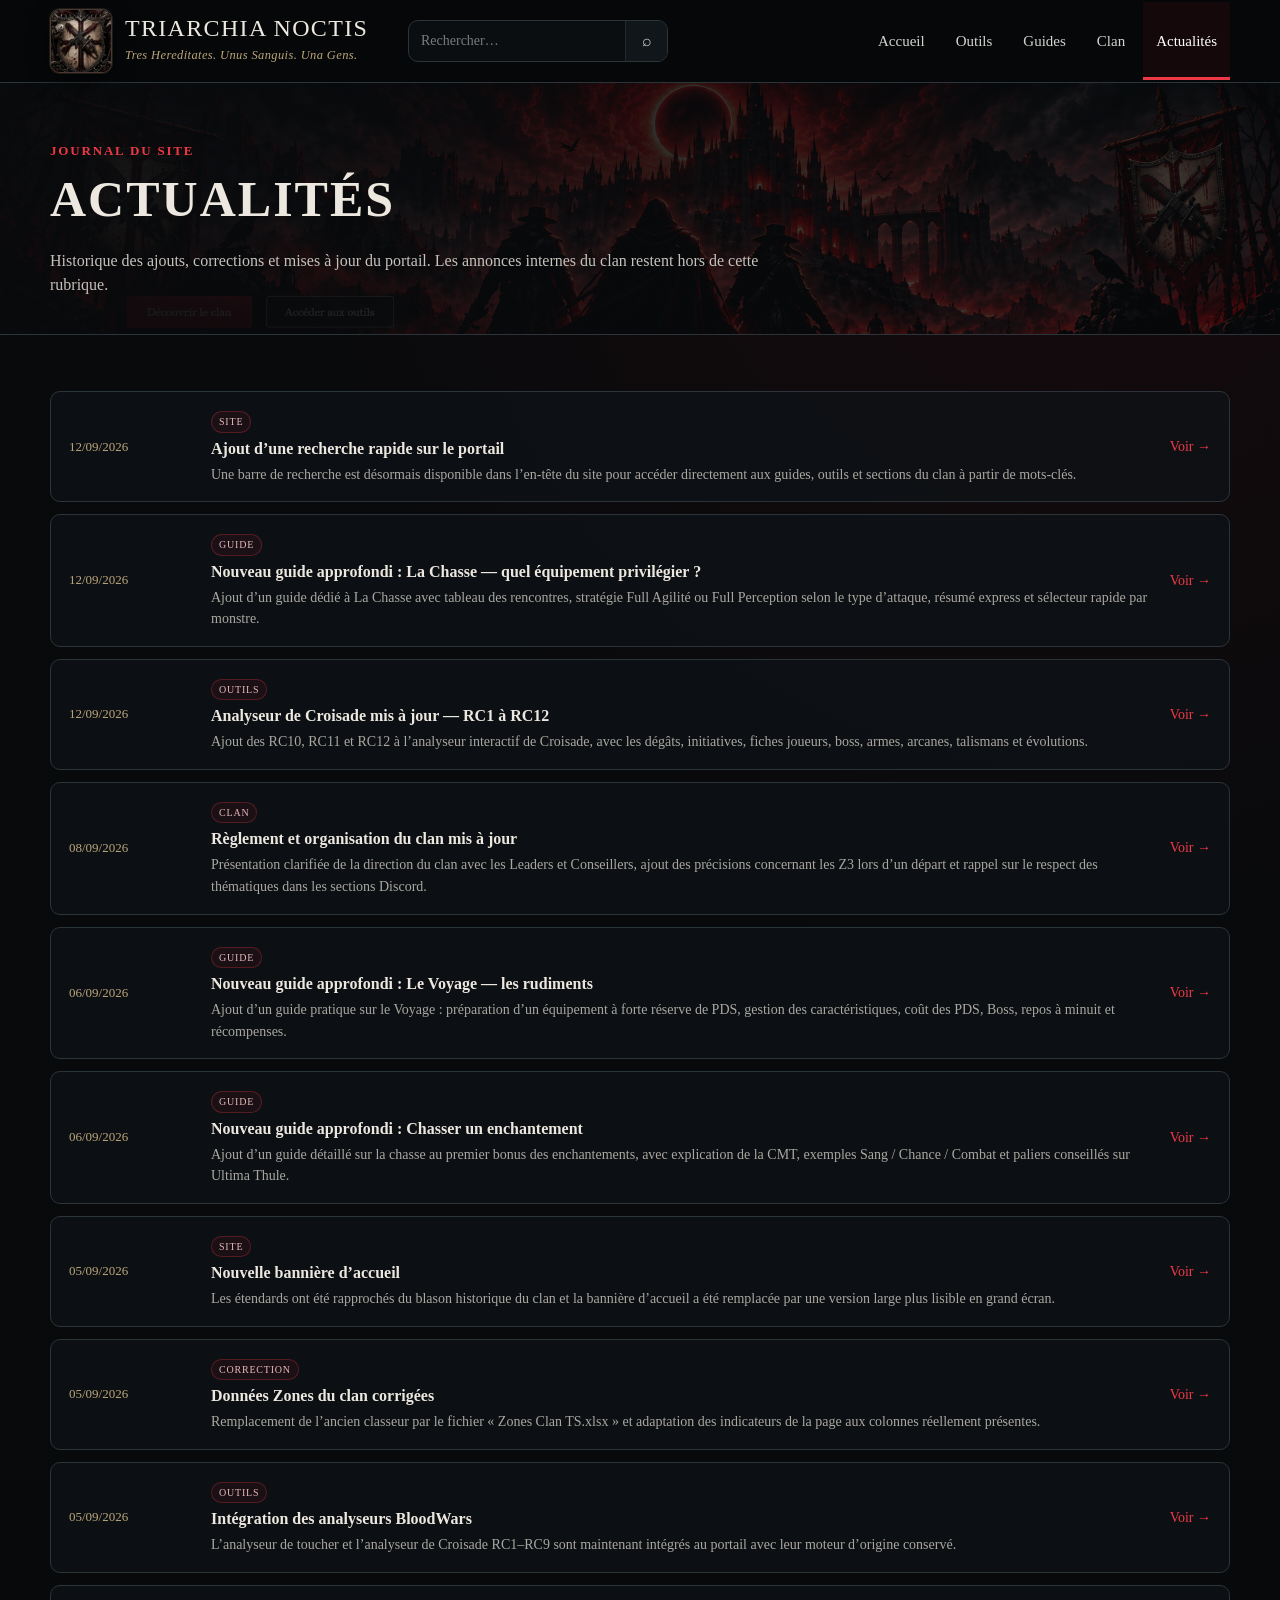
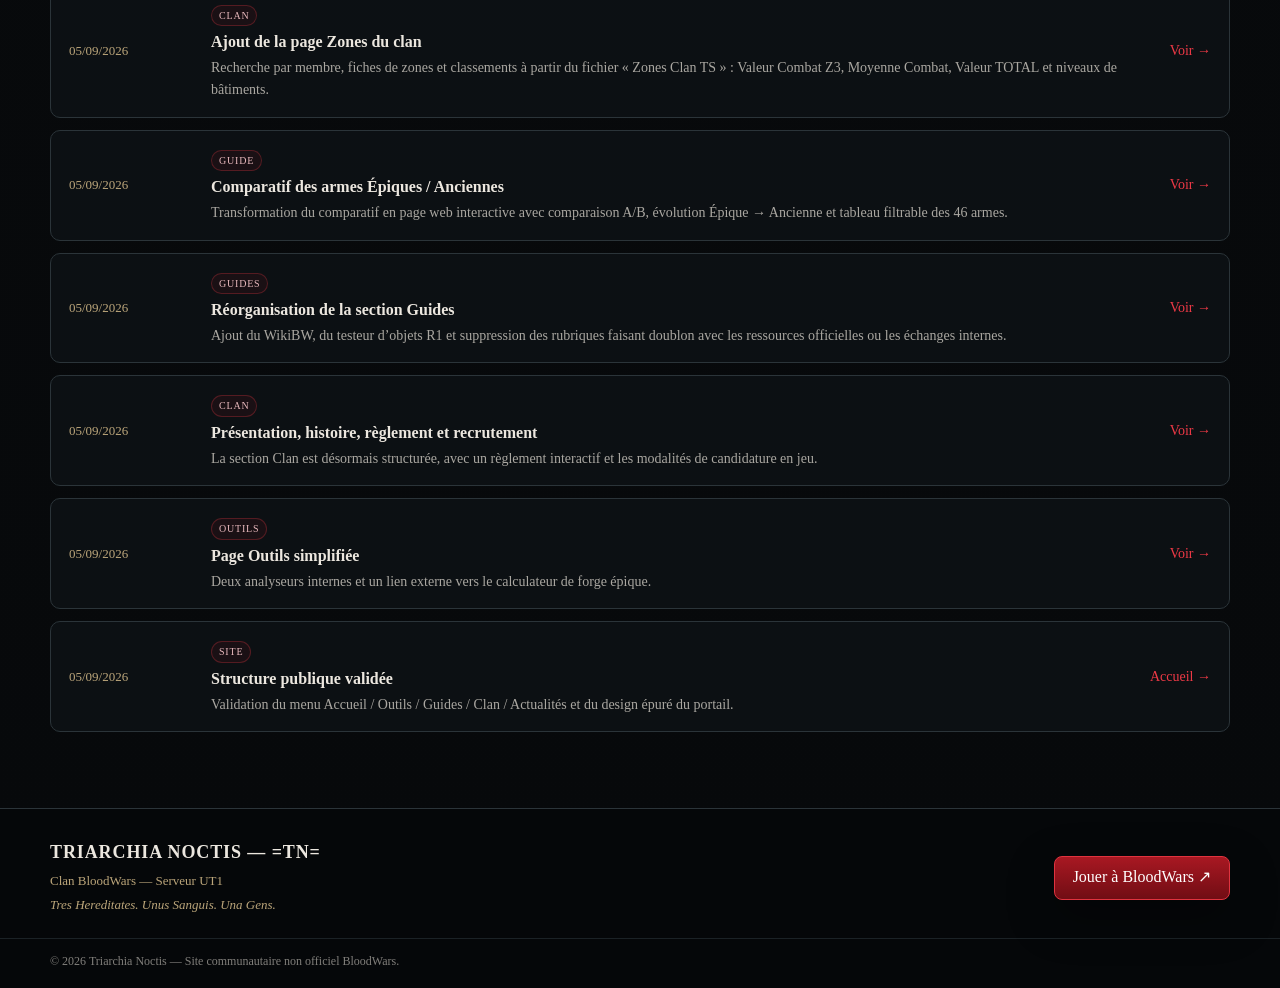
==== commit 9c23c0a3: "V1.8.5 - Ajout de la recherche rapide" ====
--- a/actualites.html
+++ b/actualites.html
@@ -21,6 +21,8 @@
 </header>
 <main><section class="page-hero"><div class="container"><div class="section-kicker">Journal du site</div><h1>Actualités</h1><p>Historique des ajouts, corrections et mises à jour du portail. Les annonces internes du clan restent hors de cette rubrique.</p></div></section>
 <section class="section"><div class="container"><div class="news-list">
+<article class="news-item"><div class="news-date">12/09/2026</div><div><span class="news-badge">Site</span><div class="news-title">Ajout d’une recherche rapide sur le portail</div><div class="news-desc">Une barre de recherche est désormais disponible dans l’en-tête du site pour accéder directement aux guides, outils et sections du clan à partir de mots-clés.</div></div><a class="news-link" href="./index.html">Voir →</a></article>
+
 <article class="news-item"><div class="news-date">12/09/2026</div><div><span class="news-badge">Guide</span><div class="news-title">Nouveau guide approfondi : La Chasse — quel équipement privilégier ?</div><div class="news-desc">Ajout d’un guide dédié à La Chasse avec tableau des rencontres, stratégie Full Agilité ou Full Perception selon le type d’attaque, résumé express et sélecteur rapide par monstre.</div></div><a class="news-link" href="./guides/chasse-equipement.html">Voir →</a></article>
 
 
--- a/assets/css/style.css
+++ b/assets/css/style.css
@@ -775,3 +775,121 @@
 .hero-banner-image { animation: none !important; transform: none !important; filter: none !important; }
 .hero-image-layer { transform: none !important; transition: none !important; }
 .hero-glow, .hero-haze, .hero-embers { display: none !important; animation: none !important; }
+
+
+/* V1.8.5 — recherche rapide du site */
+.site-search {
+  position: relative;
+  flex: 1 1 230px;
+  min-width: 160px;
+  max-width: 260px;
+}
+.site-search-form {
+  display: flex;
+  align-items: center;
+  min-height: 42px;
+  border: 1px solid var(--line);
+  border-radius: 10px;
+  background: #0a0e11;
+  overflow: hidden;
+  transition: border-color .18s ease, box-shadow .18s ease;
+}
+.site-search-form:focus-within {
+  border-color: rgba(237,57,70,.62);
+  box-shadow: 0 0 0 2px rgba(191,31,41,.10);
+}
+.site-search-input {
+  width: 100%;
+  min-width: 0;
+  border: 0;
+  outline: 0;
+  background: transparent;
+  color: var(--text);
+  padding: 9px 10px 9px 12px;
+  font-family: inherit;
+  font-size: 14px;
+}
+.site-search-input::placeholder { color: #777b7d; }
+.site-search-button {
+  width: 42px;
+  min-width: 42px;
+  height: 40px;
+  border: 0;
+  border-left: 1px solid #20282d;
+  background: #10161a;
+  color: #d9d5cf;
+  cursor: pointer;
+  font-size: 16px;
+}
+.site-search-button:hover { color: #fff; background: #151d22; }
+.site-search-results {
+  position: absolute;
+  top: calc(100% + 8px);
+  left: 0;
+  right: 0;
+  z-index: 90;
+  display: none;
+  max-height: 390px;
+  overflow: auto;
+  padding: 6px;
+  border: 1px solid var(--line);
+  border-radius: 11px;
+  background: rgba(8,11,13,.99);
+  box-shadow: 0 18px 42px rgba(0,0,0,.52);
+}
+.site-search-results.open { display: grid; gap: 4px; }
+.site-search-result {
+  display: block;
+  padding: 10px 11px;
+  border-radius: 8px;
+  color: var(--text);
+}
+.site-search-result:hover,
+.site-search-result:focus {
+  outline: 0;
+  background: rgba(191,31,41,.12);
+}
+.site-search-result strong {
+  display: block;
+  color: #fff;
+  font-size: 14px;
+  line-height: 1.25;
+}
+.site-search-result span {
+  display: block;
+  margin-top: 3px;
+  color: var(--gold);
+  font-size: 11px;
+  text-transform: uppercase;
+  letter-spacing: .07em;
+}
+.site-search-empty {
+  padding: 12px;
+  color: var(--muted);
+  font-size: 13px;
+  text-align: center;
+}
+@media (max-width: 1100px) and (min-width: 921px) {
+  .header-row { gap: 14px; }
+  .brand { min-width: 280px; }
+  .site-search { min-width: 140px; max-width: 200px; }
+  .main-nav a { padding-left: 9px; padding-right: 9px; }
+}
+@media (max-width: 920px) {
+  .header-row {
+    min-height: 74px;
+    flex-wrap: wrap;
+    gap: 8px 12px;
+    padding-top: 9px;
+    padding-bottom: 10px;
+  }
+  .brand { order: 1; flex: 1 1 auto; }
+  .nav-toggle { order: 2; }
+  .site-search {
+    order: 3;
+    flex: 1 0 100%;
+    width: 100%;
+    max-width: none;
+  }
+  .main-nav { top: 100%; }
+}
